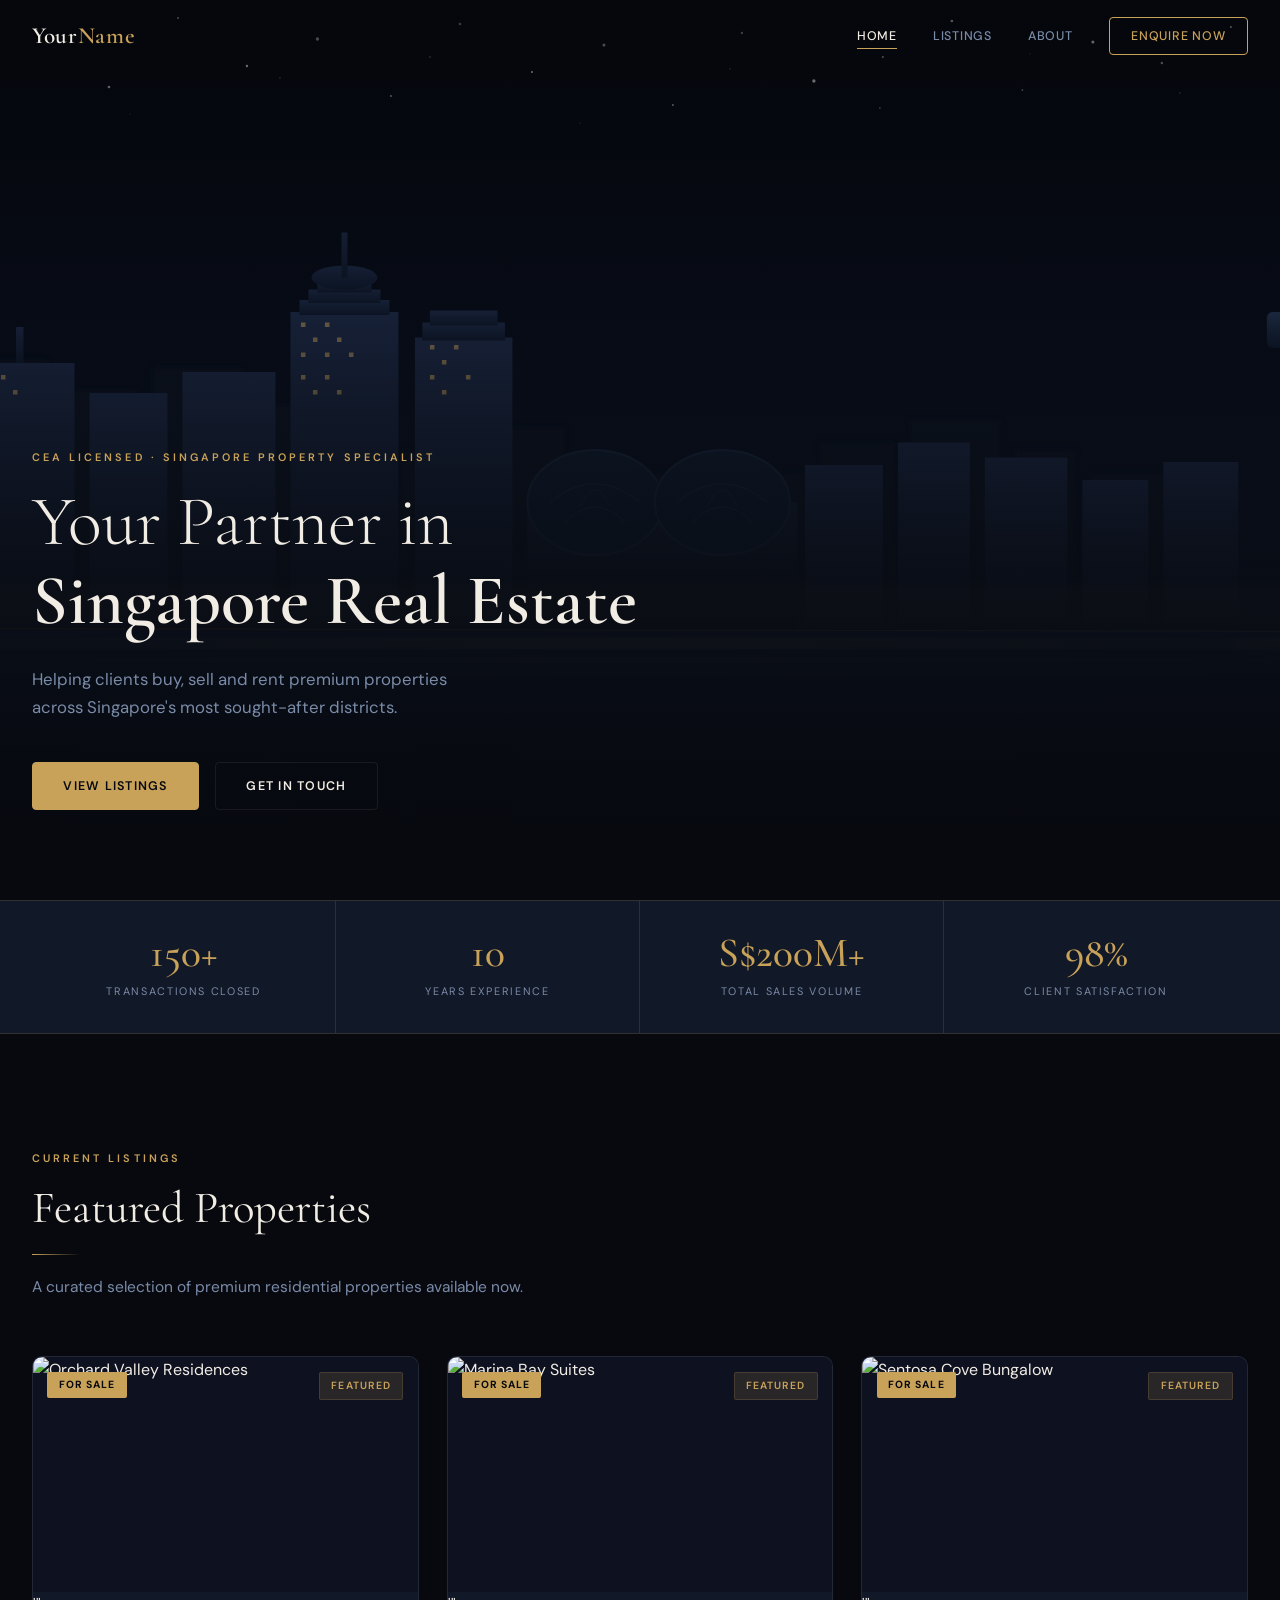
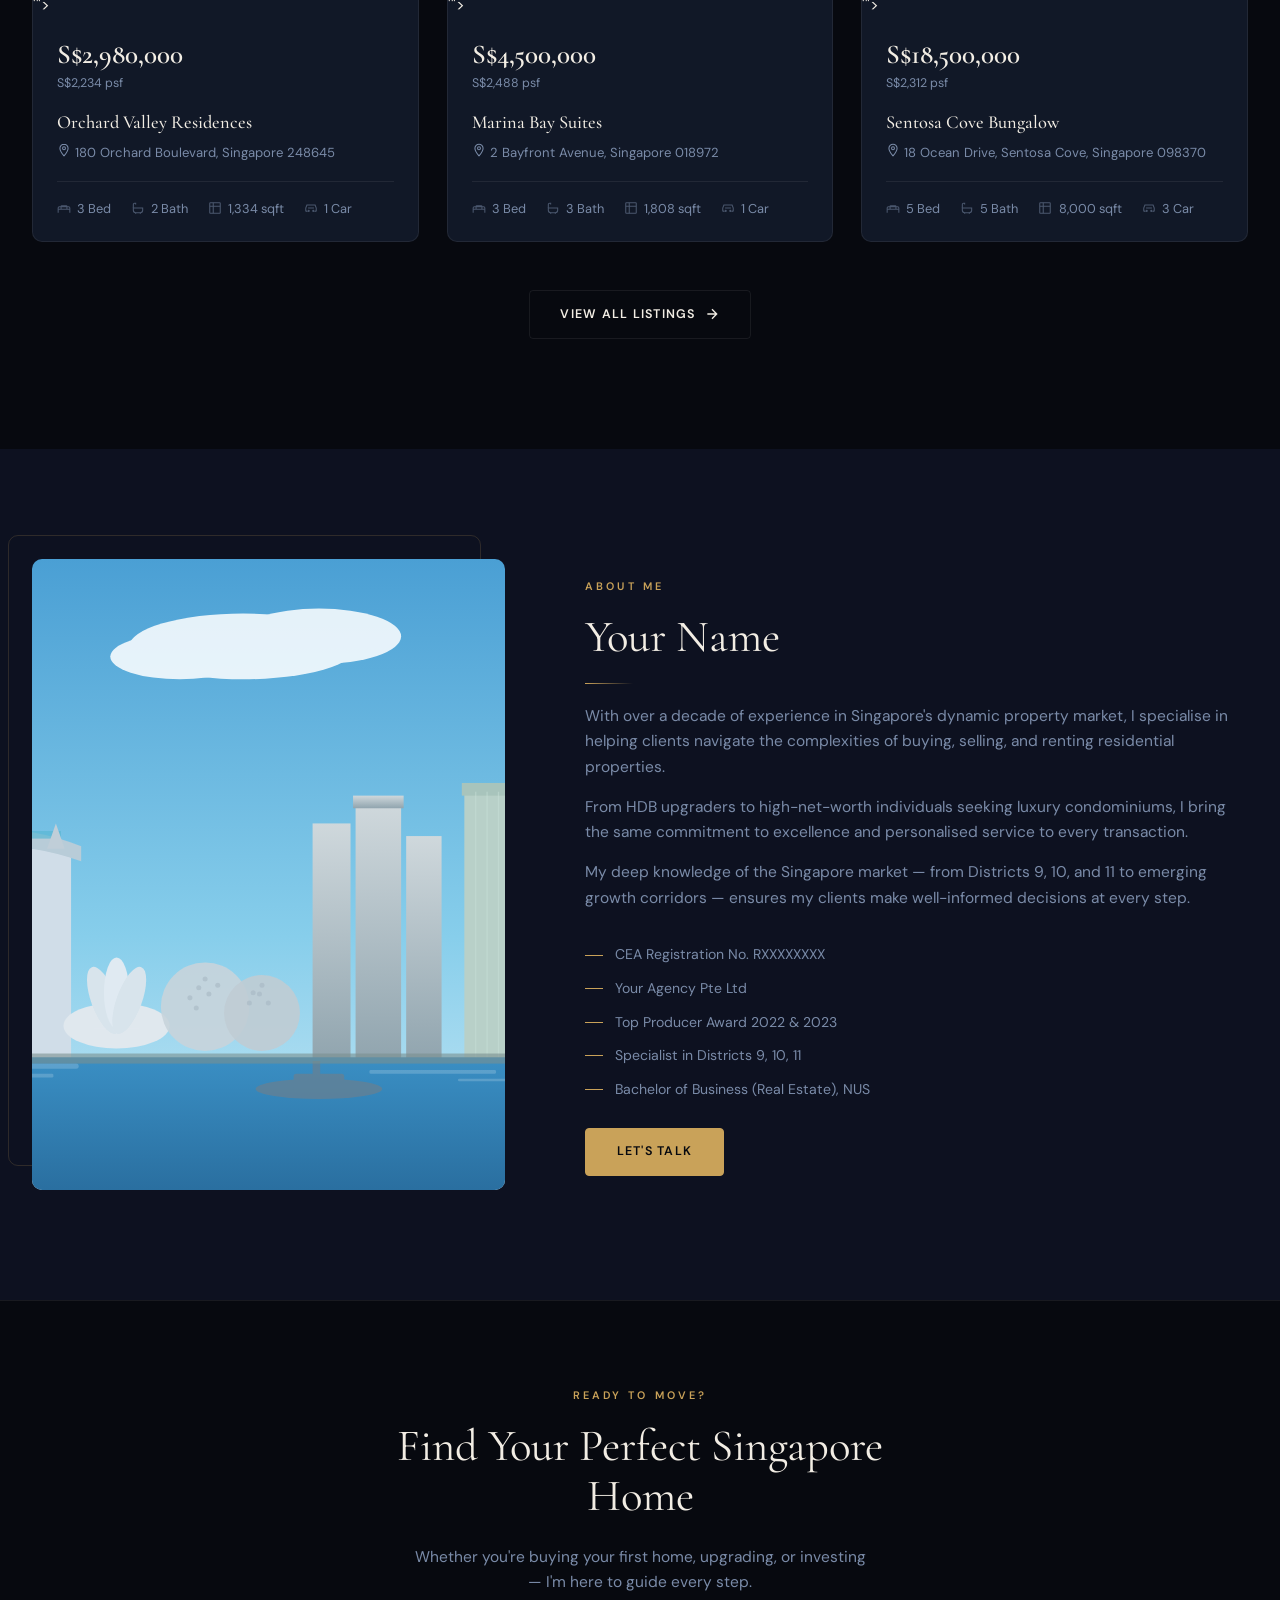
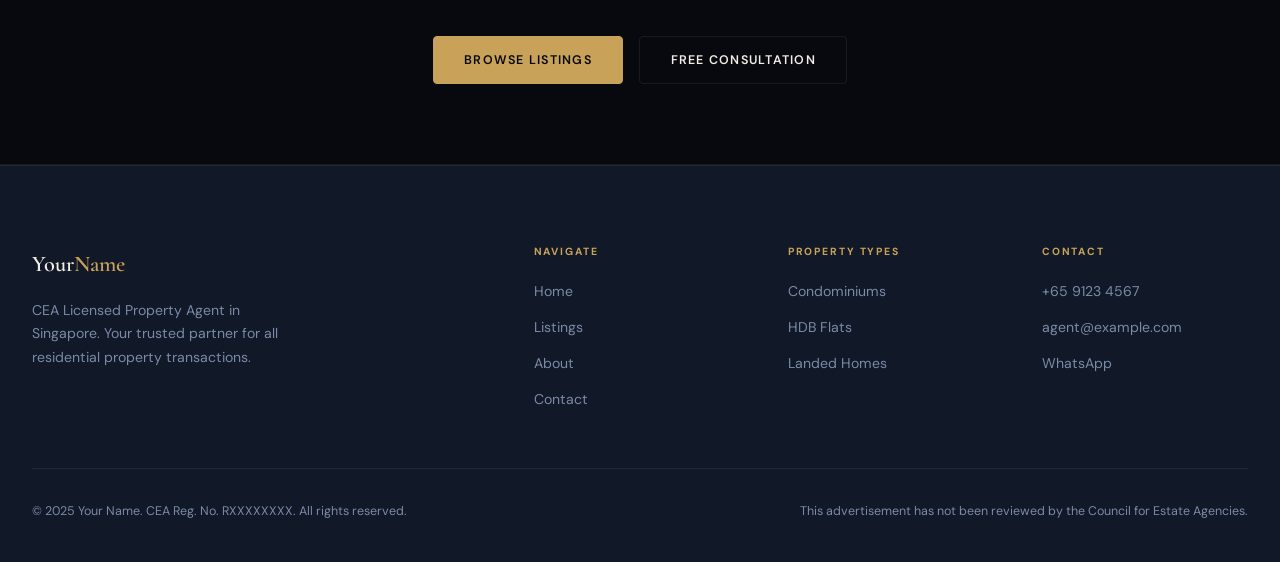
==== index.html @ 2ea71eb6 "Initial commit Co-Authored-By: Claude Sonnet 4.6 <noreply@anthropic.com>" ====
<!DOCTYPE html>
<html lang="en">
<head>
  <meta charset="UTF-8">
  <meta name="viewport" content="width=device-width, initial-scale=1.0">
  <title>Your Name — Singapore Property Agent</title>
  <meta name="description" content="Premium Singapore real estate. Buy, sell, or rent with Your Name — CEA-licensed property agent specialising in luxury residential properties.">
  <link rel="preconnect" href="https://fonts.googleapis.com">
  <link rel="preconnect" href="https://fonts.gstatic.com" crossorigin>
  <link href="https://fonts.googleapis.com/css2?family=Cormorant+Garamond:ital,wght@0,300;0,400;0,500;0,600;0,700;1,300;1,400&family=DM+Sans:opsz,wght@9..40,300;9..40,400;9..40,500;9..40,600&display=swap" rel="stylesheet">
  <link rel="stylesheet" href="assets/css/main.css">
</head>
<body data-page="home">

  <!-- ═══════════════ NAV ═══════════════ -->
  <nav class="nav" id="mainNav">
    <div class="nav-inner">
      <a href="index.html" class="nav-logo">Your<em>Name</em></a>
      <div class="nav-links">
        <a href="index.html">Home</a>
        <a href="listings.html">Listings</a>
        <a href="#about">About</a>
        <a href="contact.html" class="nav-cta">Enquire Now</a>
      </div>
      <div class="nav-hamburger" id="hamburger"><span></span><span></span><span></span></div>
    </div>
  </nav>
  <div class="nav-mobile" id="mobileNav">
    <a href="index.html">Home</a>
    <a href="listings.html">Listings</a>
    <a href="#about">About</a>
    <a href="contact.html">Enquire Now</a>
  </div>

  <!-- ═══════════════ HERO ═══════════════ -->
  <section class="hero">
    <div class="hero-skyline">
      <!-- Singapore skyline SVG — swap for a real photo if desired -->
      <img src="images/skyline/skyline-night.svg" alt="Singapore Skyline">
    </div>
    <div class="hero-overlay"></div>

    <!--
      AGENT PHOTO: Place your PNG/JPG in images/agent/photo.png
      The image fades into the skyline via CSS masking.
      Works best with a transparent-background PNG, or a photo taken
      against a plain/dark background.
    -->
    <div class="hero-agent" id="heroAgent">
      <img src="images/agent/photo.png" alt="Agent"
           onerror="this.parentElement.style.display='none'">
    </div>

    <div class="hero-content container">
      <span class="eyebrow">CEA Licensed · Singapore Property Specialist</span>
      <h1>Your Partner in<br><strong>Singapore Real Estate</strong></h1>
      <p>Helping clients buy, sell and rent premium properties across Singapore's most sought-after districts.</p>
      <div class="hero-actions">
        <a href="listings.html" class="btn btn-primary">View Listings</a>
        <a href="contact.html" class="btn btn-outline">Get In Touch</a>
      </div>
    </div>
  </section>

  <!-- ═══════════════ STATS ═══════════════ -->
  <div class="stats-bar">
    <div class="stats-inner">
      <div class="stat-item">
        <span class="stat-number">150+</span>
        <span class="stat-label">Transactions Closed</span>
      </div>
      <div class="stat-item">
        <span class="stat-number">10</span>
        <span class="stat-label">Years Experience</span>
      </div>
      <div class="stat-item">
        <span class="stat-number">S$200M+</span>
        <span class="stat-label">Total Sales Volume</span>
      </div>
      <div class="stat-item">
        <span class="stat-number">98%</span>
        <span class="stat-label">Client Satisfaction</span>
      </div>
    </div>
  </div>

  <!-- ═══════════════ FEATURED LISTINGS ═══════════════ -->
  <section class="section">
    <div class="container">
      <div class="section-head reveal">
        <span class="eyebrow">Current Listings</span>
        <h2>Featured Properties</h2>
        <div class="divider-line"></div>
        <p>A curated selection of premium residential properties available now.</p>
      </div>

      <!-- Cards injected by app.js -->
      <div id="featuredListings" class="listings-grid">
        <!-- Skeleton placeholders shown while loading -->
      </div>

      <div style="text-align:center; margin-top:3rem;" class="reveal">
        <a href="listings.html" class="btn btn-outline">
          View All Listings
          <svg width="16" height="16" viewBox="0 0 24 24" fill="none" stroke="currentColor" stroke-width="2"><path d="M5 12h14M12 5l7 7-7 7"/></svg>
        </a>
      </div>
    </div>
  </section>

  <!-- ═══════════════ ABOUT ═══════════════ -->
  <section class="section" id="about" style="background:var(--bg-2)">
    <div class="container">
      <div class="about-grid">

        <div class="about-img-wrap reveal">
          <div class="about-img-frame"></div>
          <!--
            AGENT PORTRAIT: place your headshot in images/agent/photo.png
            Recommended: portrait orientation, professional attire, plain background
          -->
          <img class="about-img" src="images/agent/photo.png" alt="Your Name"
               onerror="this.src='images/skyline/skyline-day.svg';this.style.objectPosition='center';">
        </div>

        <div class="about-content reveal reveal-delay-2">
          <span class="eyebrow">About Me</span>
          <h2>Your Name</h2>
          <div class="divider-line"></div>
          <p>With over a decade of experience in Singapore's dynamic property market, I specialise in helping clients navigate the complexities of buying, selling, and renting residential properties.</p>
          <p style="margin-top:0.9rem;">From HDB upgraders to high-net-worth individuals seeking luxury condominiums, I bring the same commitment to excellence and personalised service to every transaction.</p>
          <p style="margin-top:0.9rem;">My deep knowledge of the Singapore market — from Districts 9, 10, and 11 to emerging growth corridors — ensures my clients make well-informed decisions at every step.</p>
          <div class="credentials">
            <div class="cred">CEA Registration No. RXXXXXXXX</div>
            <div class="cred">Your Agency Pte Ltd</div>
            <div class="cred">Top Producer Award 2022 &amp; 2023</div>
            <div class="cred">Specialist in Districts 9, 10, 11</div>
            <div class="cred">Bachelor of Business (Real Estate), NUS</div>
          </div>
          <br>
          <a href="contact.html" class="btn btn-primary">Let's Talk</a>
        </div>

      </div>
    </div>
  </section>

  <!-- ═══════════════ CTA STRIP ═══════════════ -->
  <section style="padding:80px 0; background:var(--bg); border-top:1px solid var(--border-dim); border-bottom:1px solid var(--border-dim);">
    <div class="container" style="text-align:center">
      <p class="eyebrow reveal">Ready to Move?</p>
      <h2 class="reveal" style="max-width:580px;margin:0 auto 1.5rem">Find Your Perfect Singapore Home</h2>
      <p class="reveal" style="max-width:460px;margin:0 auto 2.5rem">Whether you're buying your first home, upgrading, or investing — I'm here to guide every step.</p>
      <div class="reveal" style="display:flex;gap:1rem;justify-content:center;flex-wrap:wrap">
        <a href="listings.html" class="btn btn-primary">Browse Listings</a>
        <a href="contact.html" class="btn btn-outline">Free Consultation</a>
      </div>
    </div>
  </section>

  <!-- ═══════════════ FOOTER ═══════════════ -->
  <footer class="footer">
    <div class="container">
      <div class="footer-grid">
        <div class="footer-brand">
          <div class="footer-logo">Your<em>Name</em></div>
          <p>CEA Licensed Property Agent in Singapore. Your trusted partner for all residential property transactions.</p>
        </div>
        <div class="footer-col">
          <h5>Navigate</h5>
          <ul class="footer-links">
            <li><a href="index.html">Home</a></li>
            <li><a href="listings.html">Listings</a></li>
            <li><a href="#about">About</a></li>
            <li><a href="contact.html">Contact</a></li>
          </ul>
        </div>
        <div class="footer-col">
          <h5>Property Types</h5>
          <ul class="footer-links">
            <li><a href="listings.html?type=condo">Condominiums</a></li>
            <li><a href="listings.html?type=hdb">HDB Flats</a></li>
            <li><a href="listings.html?type=landed">Landed Homes</a></li>
          </ul>
        </div>
        <div class="footer-col">
          <h5>Contact</h5>
          <ul class="footer-links">
            <li><a href="tel:+6591234567">+65 9123 4567</a></li>
            <li><a href="mailto:agent@example.com">agent@example.com</a></li>
            <li><a href="https://wa.me/6591234567" target="_blank">WhatsApp</a></li>
          </ul>
        </div>
      </div>
      <div class="footer-bottom">
        <p>© 2025 Your Name. CEA Reg. No. RXXXXXXXX. All rights reserved.</p>
        <p>This advertisement has not been reviewed by the Council for Estate Agencies.</p>
      </div>
    </div>
  </footer>

  <script src="assets/js/app.js"></script>
</body>
</html>
---- assets/css/main.css ----
@import url('https://fonts.googleapis.com/css2?family=Cormorant+Garamond:ital,wght@0,300;0,400;0,500;0,600;0,700;1,300;1,400;1,600&family=DM+Sans:ital,opsz,wght@0,9..40,300;0,9..40,400;0,9..40,500;0,9..40,600;1,9..40,300&display=swap');

/* =========================================
   CSS CUSTOM PROPERTIES
   ========================================= */
:root {
  --bg:          #07090f;
  --bg-2:        #0d1120;
  --bg-card:     #111827;
  --bg-card-2:   #161f30;
  --gold:        #c9a259;
  --gold-light:  #e2c07e;
  --gold-dark:   #9e7c3a;
  --gold-glow:   rgba(201,162,89,0.15);
  --text:        #f2ede4;
  --text-muted:  #7a8ba8;
  --border:      rgba(201,162,89,0.18);
  --border-dim:  rgba(255,255,255,0.07);
  --nav-h:       72px;
  --max-w:       1300px;
  --ease:        cubic-bezier(0.4,0,0.2,1);
  --r-sm:        4px;
  --r-md:        10px;
  --r-lg:        18px;
}

/* =========================================
   RESET & BASE
   ========================================= */
*, *::before, *::after { box-sizing: border-box; margin: 0; padding: 0; }
html { scroll-behavior: smooth; font-size: 16px; }
body {
  background: var(--bg);
  color: var(--text);
  font-family: 'DM Sans', system-ui, sans-serif;
  line-height: 1.65;
  -webkit-font-smoothing: antialiased;
  overflow-x: hidden;
}
img { max-width: 100%; display: block; }
a { color: inherit; text-decoration: none; }
button { cursor: pointer; border: none; background: none; font-family: inherit; color: inherit; }
input, textarea, select { font-family: inherit; }

/* =========================================
   UTILITY
   ========================================= */
.container { max-width: var(--max-w); margin: 0 auto; padding: 0 2rem; }
.section    { padding: 110px 0; }
.section-sm { padding: 64px 0; }

.eyebrow {
  display: inline-block;
  font-size: 0.68rem;
  font-weight: 600;
  letter-spacing: 0.28em;
  text-transform: uppercase;
  color: var(--gold);
  margin-bottom: 1rem;
}
.divider-line {
  width: 48px; height: 1px;
  background: linear-gradient(90deg, var(--gold), transparent);
  margin: 1.25rem 0;
}
.divider-line.centered { margin: 1.25rem auto; }

h1,h2,h3,h4,h5 { font-family: 'Cormorant Garamond', Georgia, serif; line-height: 1.12; }
h1 { font-size: clamp(2.6rem, 5.5vw, 5rem); font-weight: 400; }
h2 { font-size: clamp(2rem, 3.5vw, 3.2rem); font-weight: 400; }
h3 { font-size: clamp(1.5rem, 2.5vw, 2rem); font-weight: 400; }
h4 { font-size: 1.25rem; font-weight: 500; }
p  { font-size: 0.97rem; color: var(--text-muted); }

.text-gold   { color: var(--gold); }
.text-muted  { color: var(--text-muted); }
.text-center { text-align: center; }

/* =========================================
   BUTTONS
   ========================================= */
.btn {
  display: inline-flex; align-items: center; gap: 0.5rem;
  padding: 0.8rem 1.9rem;
  font-family: 'DM Sans', sans-serif;
  font-size: 0.78rem;
  font-weight: 600;
  letter-spacing: 0.1em;
  text-transform: uppercase;
  border-radius: var(--r-sm);
  transition: all 0.3s var(--ease);
  cursor: pointer;
  white-space: nowrap;
}
.btn-primary {
  background: var(--gold);
  color: var(--bg);
  border: 1px solid var(--gold);
}
.btn-primary:hover {
  background: var(--gold-light);
  border-color: var(--gold-light);
  box-shadow: 0 0 24px rgba(201,162,89,0.3);
  transform: translateY(-1px);
}
.btn-outline {
  background: transparent;
  color: var(--text);
  border: 1px solid var(--border-dim);
}
.btn-outline:hover {
  border-color: rgba(255,255,255,0.4);
  transform: translateY(-1px);
}
.btn-ghost {
  background: transparent;
  color: var(--gold);
  border: 1px solid var(--border);
  padding: 0.6rem 1.4rem;
  font-size: 0.72rem;
}
.btn-ghost:hover {
  background: var(--gold-glow);
}

/* =========================================
   NAVIGATION
   ========================================= */
.nav {
  position: fixed; top: 0; left: 0; right: 0;
  height: var(--nav-h);
  z-index: 200;
  transition: all 0.4s var(--ease);
  display: flex; align-items: center;
}
.nav.scrolled {
  background: rgba(7,9,15,0.88);
  backdrop-filter: blur(24px);
  -webkit-backdrop-filter: blur(24px);
  border-bottom: 1px solid var(--border);
}
.nav-inner {
  max-width: var(--max-w); margin: 0 auto; padding: 0 2rem;
  width: 100%;
  display: flex; align-items: center; justify-content: space-between;
  gap: 2rem;
}
.nav-logo {
  font-family: 'Cormorant Garamond', serif;
  font-size: 1.45rem;
  font-weight: 600;
  letter-spacing: 0.03em;
  white-space: nowrap;
  flex-shrink: 0;
}
.nav-logo em { color: var(--gold); font-style: normal; }
.nav-links { display: flex; align-items: center; gap: 2.25rem; }
.nav-links a {
  font-size: 0.78rem;
  font-weight: 500;
  letter-spacing: 0.06em;
  text-transform: uppercase;
  color: var(--text-muted);
  transition: color 0.25s;
  position: relative;
}
.nav-links a::after {
  content: '';
  position: absolute; bottom: -3px; left: 0; right: 0;
  height: 1px;
  background: var(--gold);
  transform: scaleX(0);
  transition: transform 0.25s;
}
.nav-links a:hover, .nav-links a.active { color: var(--text); }
.nav-links a:hover::after, .nav-links a.active::after { transform: scaleX(1); }
.nav-cta {
  padding: 0.5rem 1.35rem;
  border: 1px solid var(--gold) !important;
  color: var(--gold) !important;
  border-radius: var(--r-sm);
}
.nav-cta:hover {
  background: var(--gold) !important;
  color: var(--bg) !important;
}
.nav-cta::after { display: none !important; }
.nav-hamburger { display: none; flex-direction: column; gap: 5px; }
.nav-hamburger span { width: 22px; height: 1.5px; background: var(--text); display: block; transition: all 0.3s; }
.nav-mobile {
  display: none;
  position: fixed; top: var(--nav-h); left: 0; right: 0;
  background: rgba(7,9,15,0.97);
  backdrop-filter: blur(24px);
  border-bottom: 1px solid var(--border);
  padding: 2rem;
  z-index: 199;
  flex-direction: column;
  gap: 1.25rem;
}
.nav-mobile.open { display: flex; }
.nav-mobile a { font-size: 1rem; color: var(--text-muted); }

/* =========================================
   HERO
   ========================================= */
.hero {
  position: relative;
  min-height: 100vh;
  display: flex;
  align-items: flex-end;
  overflow: hidden;
}
.hero-skyline {
  position: absolute; inset: 0;
  z-index: 0;
}
.hero-skyline img, .hero-skyline svg {
  width: 100%; height: 100%;
  object-fit: cover;
  object-position: center bottom;
}
.hero-overlay {
  position: absolute; inset: 0; z-index: 1;
  background:
    linear-gradient(to top, var(--bg) 0%, rgba(7,9,15,0.75) 35%, rgba(7,9,15,0.2) 65%, rgba(7,9,15,0.5) 100%);
}
.hero-agent {
  position: absolute;
  right: 5%; bottom: 0;
  height: 88%;
  z-index: 2;
  mask-image:
    linear-gradient(to left, black 55%, transparent 95%),
    linear-gradient(to top, black 85%, transparent 100%);
  -webkit-mask-image:
    linear-gradient(to left, black 55%, transparent 95%),
    linear-gradient(to top, black 85%, transparent 100%);
  mask-composite: intersect;
  -webkit-mask-composite: source-in;
  pointer-events: none;
}
.hero-agent img { height: 100%; width: auto; object-fit: cover; }
.hero-content {
  position: relative; z-index: 3;
  padding: 0 2rem 90px;
  max-width: var(--max-w); margin: 0 auto; width: 100%;
}
.hero-content h1 {
  max-width: 640px;
  margin-bottom: 1.5rem;
  font-weight: 300;
}
.hero-content h1 strong { font-weight: 600; }
.hero-content > p { max-width: 420px; font-size: 1.05rem; margin-bottom: 2.5rem; line-height: 1.7; }
.hero-actions { display: flex; gap: 1rem; flex-wrap: wrap; }

/* =========================================
   STATS BAR
   ========================================= */
.stats-bar {
  background: var(--bg-card);
  border-top: 1px solid var(--border);
  border-bottom: 1px solid var(--border);
}
.stats-inner {
  display: grid;
  grid-template-columns: repeat(4, 1fr);
  max-width: var(--max-w); margin: 0 auto; padding: 0 2rem;
}
.stat-item {
  padding: 2rem 1rem;
  text-align: center;
  border-right: 1px solid var(--border);
}
.stat-item:last-child { border-right: none; }
.stat-number {
  font-family: 'Cormorant Garamond', serif;
  font-size: 2.6rem;
  font-weight: 500;
  color: var(--gold);
  line-height: 1;
  display: block;
}
.stat-label {
  display: block;
  font-size: 0.68rem;
  letter-spacing: 0.15em;
  text-transform: uppercase;
  color: var(--text-muted);
  margin-top: 0.5rem;
}

/* =========================================
   SECTION HEADERS
   ========================================= */
.section-head { margin-bottom: 3.5rem; }
.section-head h2 { margin-bottom: 0.5rem; }
.section-head > p { max-width: 520px; margin-top: 0.75rem; }
.section-head.centered { text-align: center; }
.section-head.centered > p { margin: 0.75rem auto 0; }

/* =========================================
   LISTING CARDS
   ========================================= */
.listings-grid {
  display: grid;
  grid-template-columns: repeat(auto-fill, minmax(355px, 1fr));
  gap: 1.75rem;
}
.listing-card {
  display: block;
  background: var(--bg-card);
  border: 1px solid var(--border-dim);
  border-radius: var(--r-md);
  overflow: hidden;
  transition: all 0.35s var(--ease);
  position: relative;
}
.listing-card:hover {
  border-color: var(--border);
  transform: translateY(-5px);
  box-shadow: 0 12px 50px rgba(0,0,0,0.45), 0 0 0 1px var(--border);
}
.listing-card-img {
  position: relative;
  height: 235px;
  overflow: hidden;
  background: var(--bg-2);
}
.listing-card-img img {
  width: 100%; height: 100%;
  object-fit: cover;
  transition: transform 0.55s var(--ease);
}
.listing-card:hover .listing-card-img img { transform: scale(1.07); }
.card-img-placeholder {
  width: 100%; height: 100%;
  background: linear-gradient(135deg, var(--bg-2) 0%, var(--bg-card-2) 100%);
  display: flex; align-items: center; justify-content: center;
}
.card-img-placeholder svg { opacity: 0.15; }

.badge {
  position: absolute; top: 0.9rem; left: 0.9rem;
  padding: 0.28rem 0.72rem;
  font-size: 0.65rem; font-weight: 700;
  letter-spacing: 0.1em; text-transform: uppercase;
  border-radius: 2px; pointer-events: none;
}
.badge-sale   { background: var(--gold); color: var(--bg); }
.badge-rent   { background: #4aaeff; color: #fff; }
.badge-sold   { background: rgba(255,255,255,0.1); color: var(--text-muted); border: 1px solid var(--border-dim); }
.badge-featured {
  position: absolute; top: 0.9rem; right: 0.9rem;
  padding: 0.28rem 0.72rem;
  font-size: 0.65rem; font-weight: 600; letter-spacing: 0.1em; text-transform: uppercase;
  background: rgba(201,162,89,0.15);
  border: 1px solid var(--border);
  color: var(--gold); border-radius: 2px;
}
.listing-card-body { padding: 1.4rem 1.5rem; }
.card-price {
  font-family: 'Cormorant Garamond', serif;
  font-size: 1.7rem; font-weight: 600;
  color: var(--text); line-height: 1;
  margin-bottom: 0.3rem;
}
.card-psf { font-size: 0.78rem; color: var(--text-muted); margin-bottom: 0.85rem; }
.card-title {
  font-family: 'Cormorant Garamond', serif;
  font-size: 1.15rem; font-weight: 500;
  color: var(--text); margin-bottom: 0.25rem;
}
.card-address { font-size: 0.82rem; color: var(--text-muted); margin-bottom: 1.1rem; }
.card-specs {
  display: flex; gap: 1.25rem; flex-wrap: wrap;
  padding-top: 1rem;
  border-top: 1px solid var(--border-dim);
}
.spec { display: flex; align-items: center; gap: 0.38rem; font-size: 0.8rem; color: var(--text-muted); }
.spec svg { flex-shrink: 0; opacity: 0.55; }

/* =========================================
   PHOTO GALLERY (Listing Detail)
   ========================================= */
.photo-gallery {
  display: grid;
  grid-template-columns: 3fr 2fr;
  grid-template-rows: 1fr 1fr;
  gap: 4px;
  height: 520px;
  border-radius: var(--r-md);
  overflow: hidden;
}
.gallery-main { grid-row: 1 / 3; }
.gallery-item {
  overflow: hidden;
  background: var(--bg-2);
  cursor: pointer;
  position: relative;
}
.gallery-item img {
  width: 100%; height: 100%;
  object-fit: cover;
  transition: transform 0.5s var(--ease);
}
.gallery-item:hover img { transform: scale(1.06); }
.gallery-item .placeholder {
  width: 100%; height: 100%;
  background: linear-gradient(135deg, var(--bg-2), var(--bg-card-2));
  display: flex; align-items: center; justify-content: center;
}
.gallery-more-overlay {
  position: absolute; inset: 0;
  background: rgba(7,9,15,0.65);
  display: flex; align-items: center; justify-content: center;
  font-family: 'Cormorant Garamond', serif;
  font-size: 1.6rem; font-weight: 500;
  color: var(--text);
  pointer-events: none;
}
.gallery-all-btn {
  display: none;
  align-items: center; gap: 0.5rem;
  margin-top: 0.75rem;
}

/* =========================================
   LISTING DETAIL LAYOUT
   ========================================= */
.listing-layout {
  display: grid;
  grid-template-columns: 1fr 360px;
  gap: 3rem;
  align-items: start;
  margin-top: 3rem;
}
.detail-block {
  padding-bottom: 2.75rem;
  margin-bottom: 2.75rem;
  border-bottom: 1px solid var(--border-dim);
}
.detail-block:last-child { border-bottom: none; margin-bottom: 0; padding-bottom: 0; }
.detail-block h3 { margin-bottom: 1.25rem; }

.specs-grid {
  display: grid;
  grid-template-columns: repeat(auto-fill, minmax(165px, 1fr));
  gap: 0.9rem;
}
.spec-block {
  background: var(--bg-2);
  border: 1px solid var(--border-dim);
  border-radius: var(--r-sm);
  padding: 1.1rem 1.2rem;
}
.spec-block-label {
  font-size: 0.65rem;
  font-weight: 600;
  letter-spacing: 0.14em;
  text-transform: uppercase;
  color: var(--text-muted);
  margin-bottom: 0.45rem;
}
.spec-block-value {
  font-family: 'Cormorant Garamond', serif;
  font-size: 1.3rem;
  font-weight: 500;
  color: var(--text);
}
.highlights-list { list-style: none; display: flex; flex-direction: column; gap: 0.6rem; margin-top: 0.5rem; }
.highlights-list li {
  display: flex; align-items: flex-start; gap: 0.75rem;
  font-size: 0.92rem; color: var(--text-muted);
}
.highlights-list li::before {
  content: '';
  width: 16px; height: 1px;
  background: var(--gold);
  flex-shrink: 0;
  margin-top: 0.65rem;
}
.pills { display: flex; flex-wrap: wrap; gap: 0.5rem; margin-top: 0.75rem; }
.pill {
  padding: 0.38rem 0.85rem;
  border: 1px solid var(--border-dim);
  border-radius: 100px;
  font-size: 0.78rem;
  color: var(--text-muted);
}

/* Sidebar Enquiry Card */
.sidebar { position: sticky; top: calc(var(--nav-h) + 1.5rem); }
.enquiry-card {
  background: var(--bg-card);
  border: 1px solid var(--border);
  border-radius: var(--r-md);
  padding: 1.75rem;
  margin-bottom: 1.25rem;
}
.agent-row {
  display: flex; align-items: center; gap: 1rem;
  padding-bottom: 1.5rem;
  margin-bottom: 1.5rem;
  border-bottom: 1px solid var(--border-dim);
}
.agent-avatar {
  width: 54px; height: 54px; border-radius: 50%;
  object-fit: cover; object-position: top;
  border: 2px solid var(--gold);
  background: var(--bg-2); flex-shrink: 0;
}
.agent-name { font-family: 'Cormorant Garamond', serif; font-size: 1.1rem; font-weight: 500; }
.agent-license { font-size: 0.75rem; color: var(--text-muted); }
.form-group { margin-bottom: 0.75rem; }
.form-label { display: block; font-size: 0.72rem; font-weight: 600; letter-spacing: 0.08em; text-transform: uppercase; color: var(--text-muted); margin-bottom: 0.4rem; }
.form-input {
  width: 100%;
  background: var(--bg-2);
  border: 1px solid var(--border-dim);
  border-radius: var(--r-sm);
  padding: 0.7rem 0.9rem;
  color: var(--text);
  font-size: 0.9rem;
  transition: border-color 0.25s;
  outline: none;
}
.form-input:focus { border-color: var(--gold); }
.form-input::placeholder { color: var(--text-muted); opacity: 0.6; }
textarea.form-input { min-height: 90px; resize: vertical; }

.info-card {
  background: var(--bg-card);
  border: 1px solid var(--border-dim);
  border-radius: var(--r-md);
  padding: 1.5rem;
}
.info-row {
  display: flex; align-items: center; gap: 0.75rem;
  padding: 0.6rem 0;
  border-bottom: 1px solid var(--border-dim);
  font-size: 0.86rem;
}
.info-row:last-child { border-bottom: none; }
.info-row-label { color: var(--text-muted); flex: 1; }
.info-row-value { font-weight: 500; text-align: right; }

/* =========================================
   VIDEO EMBED
   ========================================= */
.video-wrap {
  position: relative; padding-bottom: 56.25%; height: 0; overflow: hidden;
  border-radius: var(--r-md);
  background: var(--bg-2);
  border: 1px solid var(--border-dim);
}
.video-wrap iframe {
  position: absolute; top: 0; left: 0; width: 100%; height: 100%;
  border: none; border-radius: var(--r-md);
}

/* =========================================
   ABOUT SECTION
   ========================================= */
.about-grid {
  display: grid;
  grid-template-columns: 5fr 7fr;
  gap: 5rem;
  align-items: center;
}
.about-img-wrap {
  position: relative;
}
.about-img-frame {
  position: absolute;
  top: -1.5rem; left: -1.5rem; right: 1.5rem; bottom: 1.5rem;
  border: 1px solid var(--border);
  border-radius: var(--r-md);
  pointer-events: none;
}
.about-img {
  position: relative; z-index: 1;
  width: 100%;
  aspect-ratio: 3/4;
  object-fit: cover;
  object-position: top;
  border-radius: var(--r-md);
  background: var(--bg-2);
}
.credentials { margin-top: 2rem; display: flex; flex-direction: column; gap: 0.65rem; }
.cred {
  display: flex; align-items: center; gap: 0.75rem;
  font-size: 0.88rem; color: var(--text-muted);
}
.cred::before {
  content: '';
  width: 18px; height: 1px;
  background: var(--gold); flex-shrink: 0;
}

/* =========================================
   PAGE HEADER (inner pages)
   ========================================= */
.page-header {
  padding: calc(var(--nav-h) + 60px) 0 60px;
  background: var(--bg-2);
  border-bottom: 1px solid var(--border-dim);
  text-align: center;
}
.page-header .eyebrow { display: block; margin-bottom: 0.75rem; }
.page-header h1 { margin-bottom: 0.75rem; }

/* =========================================
   FILTER BAR
   ========================================= */
.filter-bar {
  display: flex; flex-wrap: wrap; gap: 0.4rem;
  margin-bottom: 2.5rem;
}
.filter-btn {
  padding: 0.45rem 1.15rem;
  border: 1px solid var(--border-dim);
  border-radius: 100px;
  font-size: 0.75rem; font-weight: 500;
  color: var(--text-muted);
  background: transparent;
  transition: all 0.25s;
  cursor: pointer;
}
.filter-btn:hover, .filter-btn.active {
  border-color: var(--gold);
  color: var(--gold);
  background: var(--gold-glow);
}

/* =========================================
   CONTACT PAGE
   ========================================= */
.contact-grid {
  display: grid;
  grid-template-columns: 1fr 1.1fr;
  gap: 5rem;
  align-items: start;
}
.contact-detail-row {
  display: flex; gap: 1.1rem; align-items: flex-start;
  margin-bottom: 1.75rem;
}
.contact-icon {
  width: 42px; height: 42px; flex-shrink: 0;
  border: 1px solid var(--border);
  border-radius: 50%;
  display: flex; align-items: center; justify-content: center;
  color: var(--gold);
}
.contact-form-wrap {
  background: var(--bg-card);
  border: 1px solid var(--border-dim);
  border-radius: var(--r-lg);
  padding: 2.5rem;
}
.form-row { display: grid; grid-template-columns: 1fr 1fr; gap: 0.75rem; }

/* =========================================
   FOOTER
   ========================================= */
.footer {
  background: var(--bg-card);
  border-top: 1px solid var(--border-dim);
  padding: 5rem 0 2.5rem;
}
.footer-grid {
  display: grid;
  grid-template-columns: 2.2fr 1fr 1fr 1fr;
  gap: 3rem;
  margin-bottom: 3.5rem;
}
.footer-logo {
  font-family: 'Cormorant Garamond', serif;
  font-size: 1.4rem; font-weight: 600;
  margin-bottom: 1rem;
}
.footer-logo em { color: var(--gold); font-style: normal; }
.footer-brand p { font-size: 0.88rem; max-width: 270px; }
.footer-col h5 {
  font-family: 'DM Sans', sans-serif;
  font-size: 0.65rem; font-weight: 700;
  letter-spacing: 0.18em; text-transform: uppercase;
  color: var(--gold);
  margin-bottom: 1.25rem;
}
.footer-links { list-style: none; display: flex; flex-direction: column; gap: 0.6rem; }
.footer-links a { font-size: 0.88rem; color: var(--text-muted); transition: color 0.22s; }
.footer-links a:hover { color: var(--text); }
.footer-bottom {
  border-top: 1px solid var(--border-dim);
  padding-top: 2rem;
  display: flex; justify-content: space-between; flex-wrap: wrap; gap: 0.75rem;
}
.footer-bottom p { font-size: 0.78rem; color: var(--text-muted); }

/* =========================================
   LIGHTBOX
   ========================================= */
.lightbox {
  position: fixed; inset: 0;
  background: rgba(3,5,10,0.97);
  z-index: 999;
  display: flex; align-items: center; justify-content: center;
  opacity: 0; pointer-events: none;
  transition: opacity 0.3s;
}
.lightbox.open { opacity: 1; pointer-events: all; }
.lightbox-img { max-width: 90vw; max-height: 88vh; object-fit: contain; border-radius: var(--r-sm); }
.lb-close {
  position: absolute; top: 1.5rem; right: 1.5rem;
  width: 42px; height: 42px;
  border: 1px solid rgba(255,255,255,0.2);
  border-radius: 50%;
  display: flex; align-items: center; justify-content: center;
  cursor: pointer; color: #fff; font-size: 1.2rem;
  transition: all 0.25s;
}
.lb-close:hover { border-color: #fff; background: rgba(255,255,255,0.1); }
.lb-nav {
  position: absolute; top: 50%; transform: translateY(-50%);
  width: 46px; height: 46px;
  border: 1px solid rgba(255,255,255,0.2);
  border-radius: 50%;
  display: flex; align-items: center; justify-content: center;
  cursor: pointer; color: #fff;
  transition: all 0.25s;
}
.lb-nav:hover { border-color: #fff; background: rgba(255,255,255,0.1); }
.lb-prev { left: 1.5rem; }
.lb-next { right: 1.5rem; }
.lb-counter {
  position: absolute; bottom: 1.5rem; left: 50%; transform: translateX(-50%);
  font-size: 0.78rem; color: rgba(255,255,255,0.5); letter-spacing: 0.1em;
}

/* =========================================
   SCROLL ANIMATIONS
   ========================================= */
.reveal {
  opacity: 0;
  transform: translateY(28px);
  transition: opacity 0.7s var(--ease), transform 0.7s var(--ease);
}
.reveal.in-view { opacity: 1; transform: translateY(0); }
.reveal-delay-1 { transition-delay: 0.1s; }
.reveal-delay-2 { transition-delay: 0.2s; }
.reveal-delay-3 { transition-delay: 0.3s; }

/* =========================================
   SKELETON LOADING
   ========================================= */
@keyframes shimmer {
  from { background-position: -400px 0; }
  to   { background-position:  400px 0; }
}
.skeleton-pulse {
  background: linear-gradient(90deg, var(--bg-card) 25%, var(--bg-card-2) 50%, var(--bg-card) 75%);
  background-size: 400px 100%;
  animation: shimmer 1.4s ease-in-out infinite;
}
.skel-card {
  background: var(--bg-card);
  border: 1px solid var(--border-dim);
  border-radius: var(--r-md);
  overflow: hidden;
}
.skel-img  { height: 235px; }
.skel-body { padding: 1.4rem 1.5rem; }
.skel-line {
  height: 0.9rem; border-radius: 3px; margin-bottom: 0.7rem;
}
.skel-line.w-full { width: 100%; }
.skel-line.w-70 { width: 70%; }
.skel-line.w-40 { width: 40%; }
.skel-line.h-lg { height: 1.5rem; margin-bottom: 0.5rem; }

/* =========================================
   EMPTY / ERROR STATES
   ========================================= */
.empty-state {
  text-align: center;
  padding: 5rem 2rem;
  grid-column: 1 / -1;
}
.empty-state svg { margin: 0 auto 1.5rem; opacity: 0.2; }
.empty-state h3 { font-family: 'Cormorant Garamond', serif; margin-bottom: 0.5rem; }
.notice-bar {
  background: rgba(201,162,89,0.08);
  border: 1px solid var(--border);
  border-radius: var(--r-sm);
  padding: 1rem 1.5rem;
  font-size: 0.88rem;
  color: var(--text-muted);
  margin-bottom: 2rem;
  display: flex; align-items: flex-start; gap: 0.75rem;
}
.notice-bar svg { flex-shrink: 0; color: var(--gold); margin-top: 1px; }

/* =========================================
   RESPONSIVE
   ========================================= */
@media (max-width: 1100px) {
  .listing-layout      { grid-template-columns: 1fr; }
  .sidebar             { position: static; }
  .about-grid          { grid-template-columns: 1fr; gap: 3rem; }
  .about-img-wrap      { max-width: 360px; margin: 0 auto; }
  .footer-grid         { grid-template-columns: 1fr 1fr; gap: 2rem; }
  .contact-grid        { grid-template-columns: 1fr; gap: 3rem; }
}
@media (max-width: 900px) {
  .photo-gallery {
    grid-template-columns: 1fr 1fr;
    grid-template-rows: auto;
    height: auto;
  }
  .gallery-main { grid-column: 1 / 3; height: 280px; grid-row: auto; }
  .gallery-item:not(.gallery-main) { height: 160px; }
}
@media (max-width: 768px) {
  .nav-links   { display: none; }
  .nav-hamburger { display: flex; }
  .hero-agent  { display: none; }
  .stats-inner { grid-template-columns: 1fr 1fr; }
  .stat-item   { border-right: none; border-bottom: 1px solid var(--border); }
  .stat-item:nth-child(odd) { border-right: 1px solid var(--border); }
  .stat-item:last-child, .stat-item:nth-last-child(2):nth-child(odd) { border-bottom: none; }
  .listings-grid { grid-template-columns: 1fr; }
  .footer-grid   { grid-template-columns: 1fr; }
  .form-row      { grid-template-columns: 1fr; }
}
@media (max-width: 480px) {
  .hero-content h1 { font-size: 2.2rem; }
  .section { padding: 72px 0; }
  .photo-gallery { display: block; }
  .gallery-main  { height: 240px; margin-bottom: 4px; }
  .gallery-item:not(.gallery-main) { height: 0; display: none; }
  .gallery-all-btn { display: flex; }
}
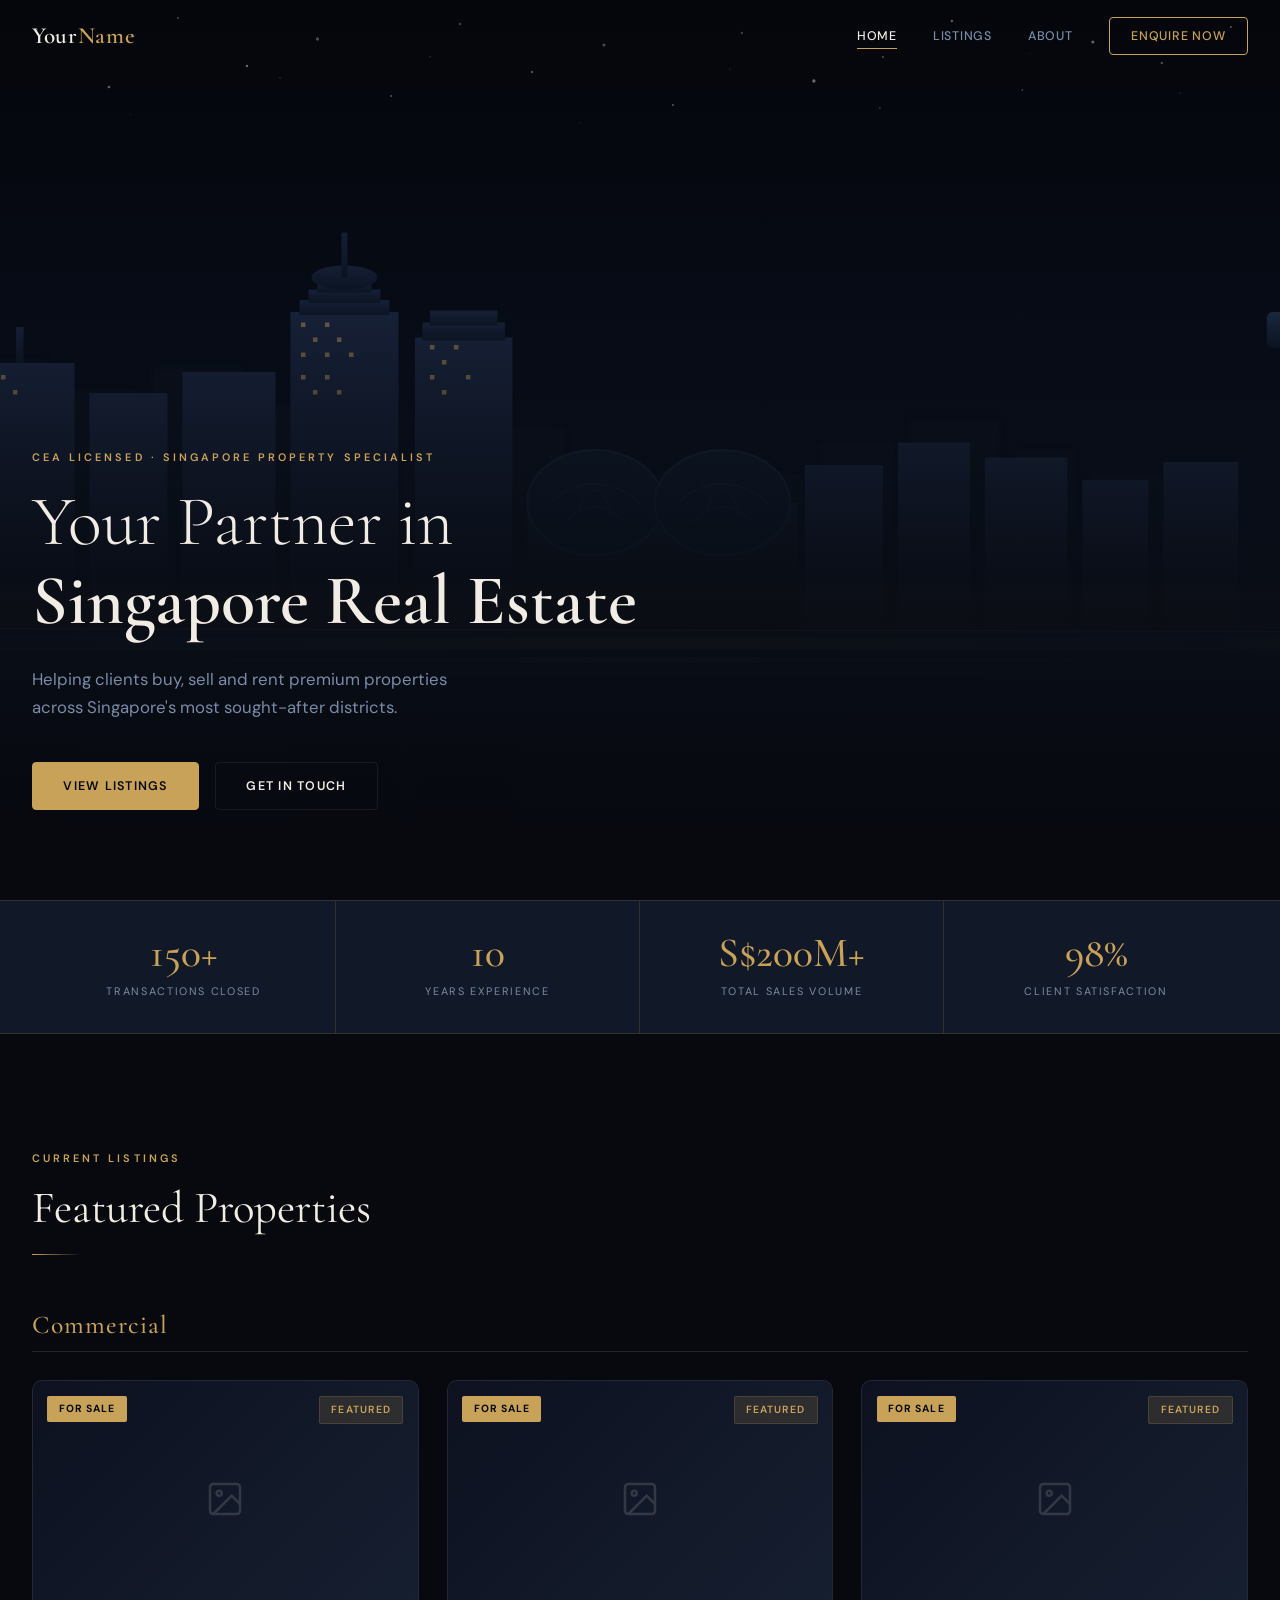
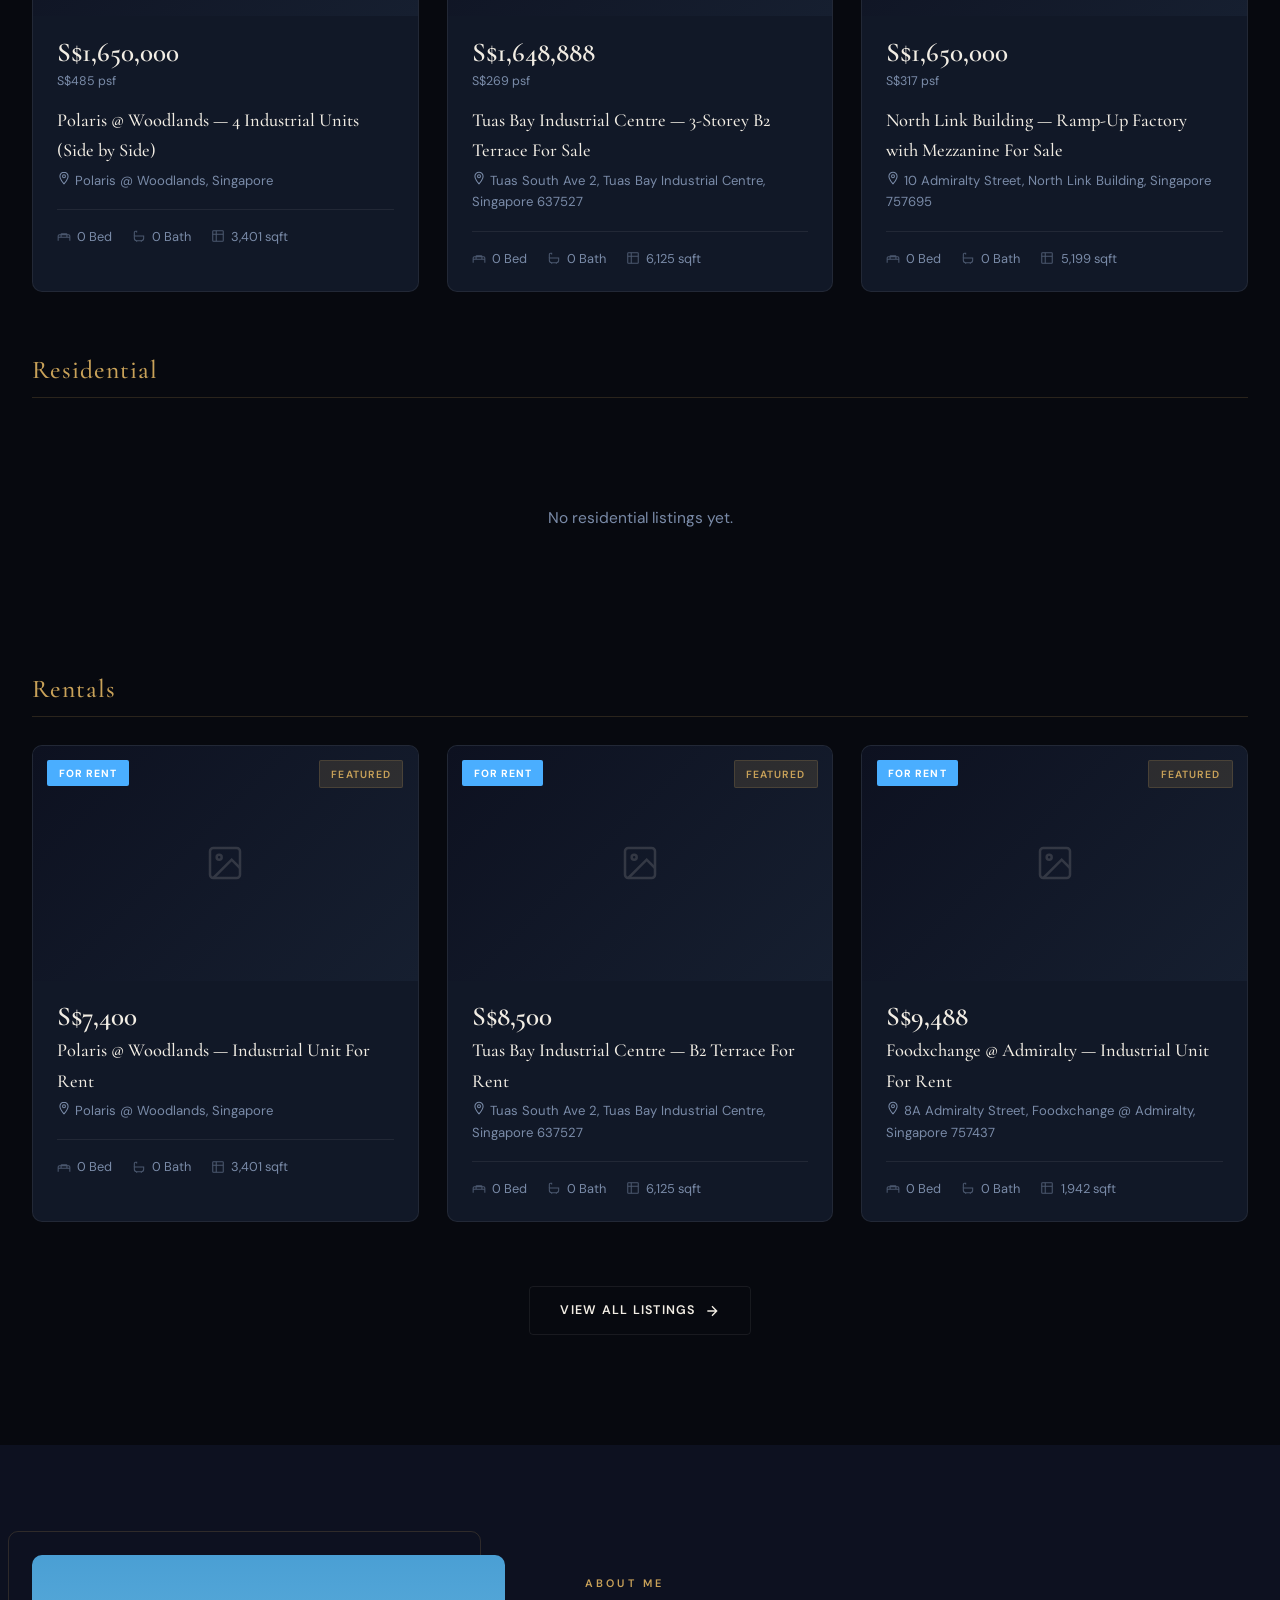
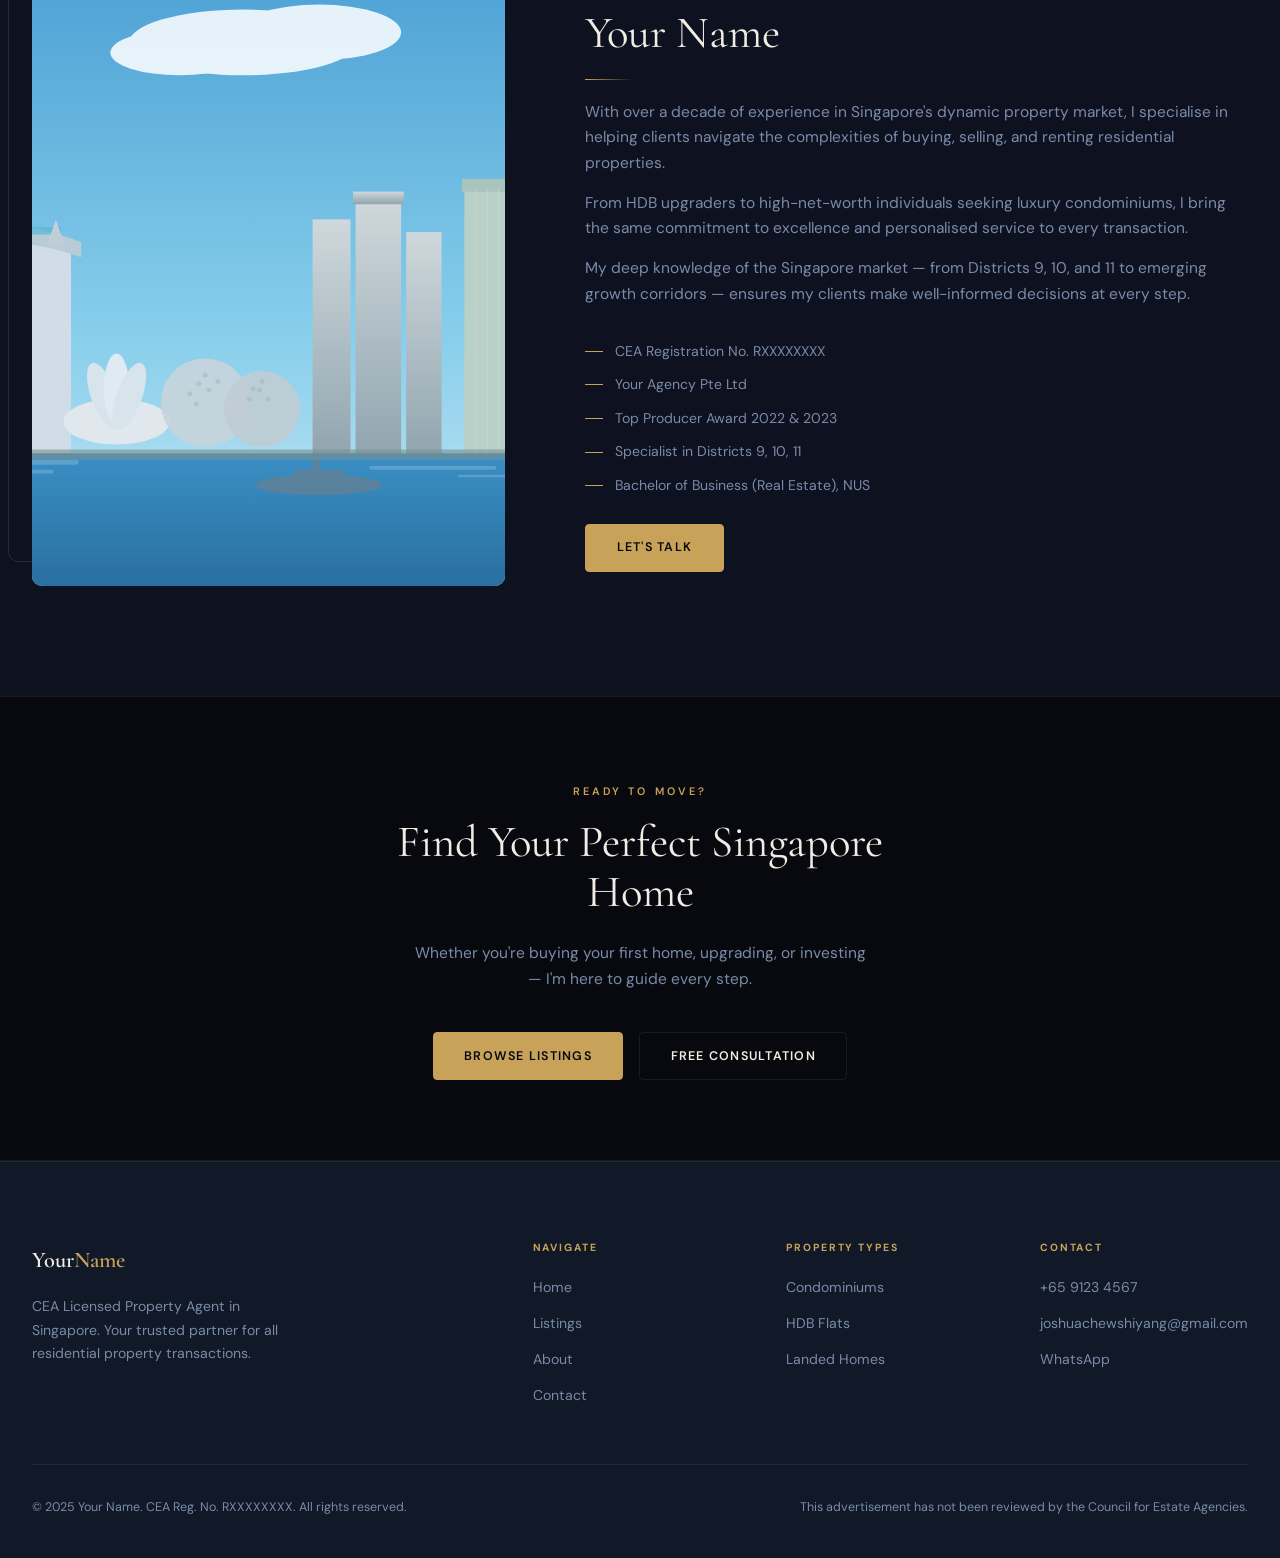
==== commit 26a85861: "Add 13 commercial listings, category sections, and real contact details - Add Commercial/Residential" ====
--- a/index.html
+++ b/index.html
@@ -91,12 +91,24 @@
         <span class="eyebrow">Current Listings</span>
         <h2>Featured Properties</h2>
         <div class="divider-line"></div>
-        <p>A curated selection of premium residential properties available now.</p>
-      </div>
-
-      <!-- Cards injected by app.js -->
-      <div id="featuredListings" class="listings-grid">
-        <!-- Skeleton placeholders shown while loading -->
+      </div>
+
+      <!-- Commercial -->
+      <div class="category-section">
+        <h3 class="category-heading reveal">Commercial</h3>
+        <div id="featuredCommercial" class="listings-grid"></div>
+      </div>
+
+      <!-- Residential -->
+      <div class="category-section">
+        <h3 class="category-heading reveal">Residential</h3>
+        <div id="featuredResidential" class="listings-grid"></div>
+      </div>
+
+      <!-- Rentals -->
+      <div class="category-section">
+        <h3 class="category-heading reveal">Rentals</h3>
+        <div id="featuredRentals" class="listings-grid"></div>
       </div>
 
       <div style="text-align:center; margin-top:3rem;" class="reveal">
@@ -187,7 +199,7 @@
           <h5>Contact</h5>
           <ul class="footer-links">
             <li><a href="tel:+6591234567">+65 9123 4567</a></li>
-            <li><a href="mailto:agent@example.com">agent@example.com</a></li>
+            <li><a href="mailto:joshuachewshiyang@gmail.com">joshuachewshiyang@gmail.com</a></li>
             <li><a href="https://wa.me/6591234567" target="_blank">WhatsApp</a></li>
           </ul>
         </div>
--- a/assets/css/main.css
+++ b/assets/css/main.css
@@ -300,6 +300,18 @@
 .section-head.centered { text-align: center; }
 .section-head.centered > p { margin: 0.75rem auto 0; }
 
+.category-section { margin-bottom: 4rem; }
+.category-heading {
+  font-family: 'Cormorant Garamond', serif;
+  font-size: 1.6rem;
+  font-weight: 500;
+  color: var(--gold);
+  letter-spacing: 0.04em;
+  padding-bottom: 0.75rem;
+  margin-bottom: 1.75rem;
+  border-bottom: 1px solid var(--border);
+}
+
 /* =========================================
    LISTING CARDS
    ========================================= */
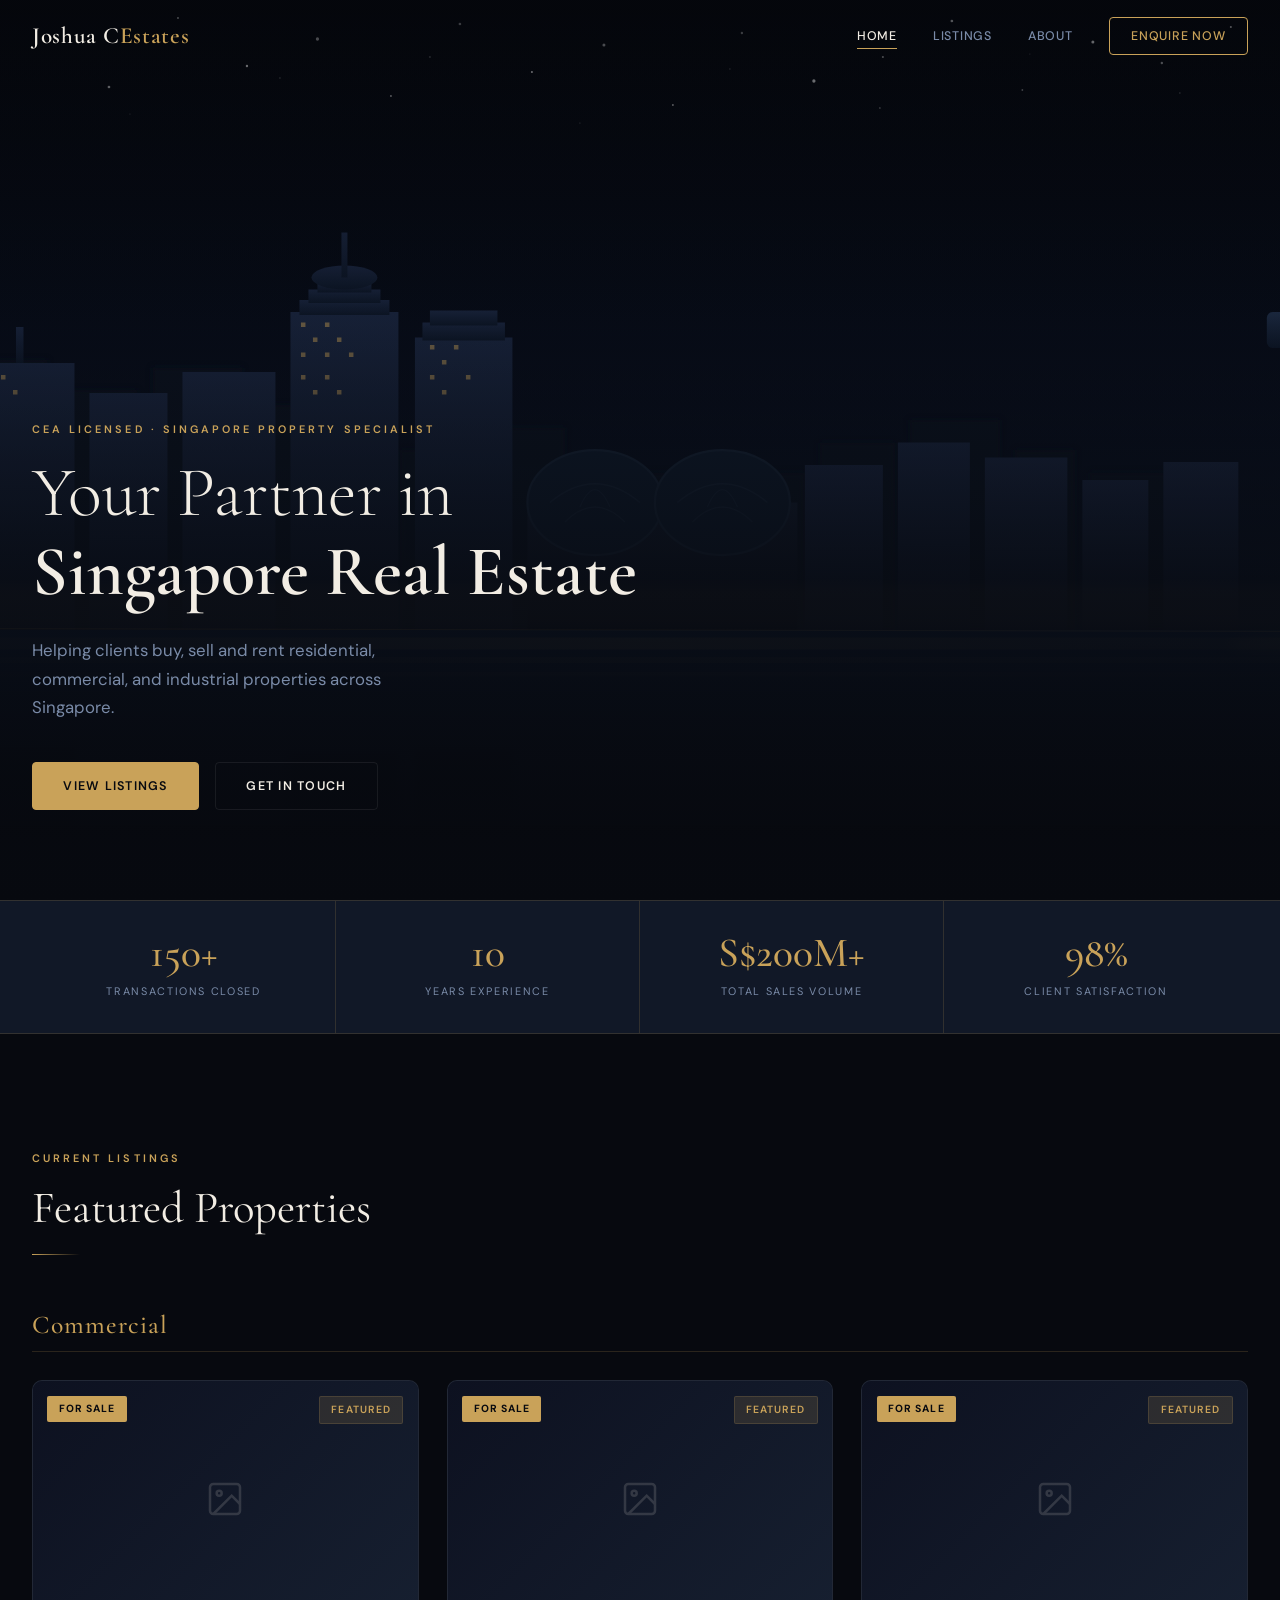
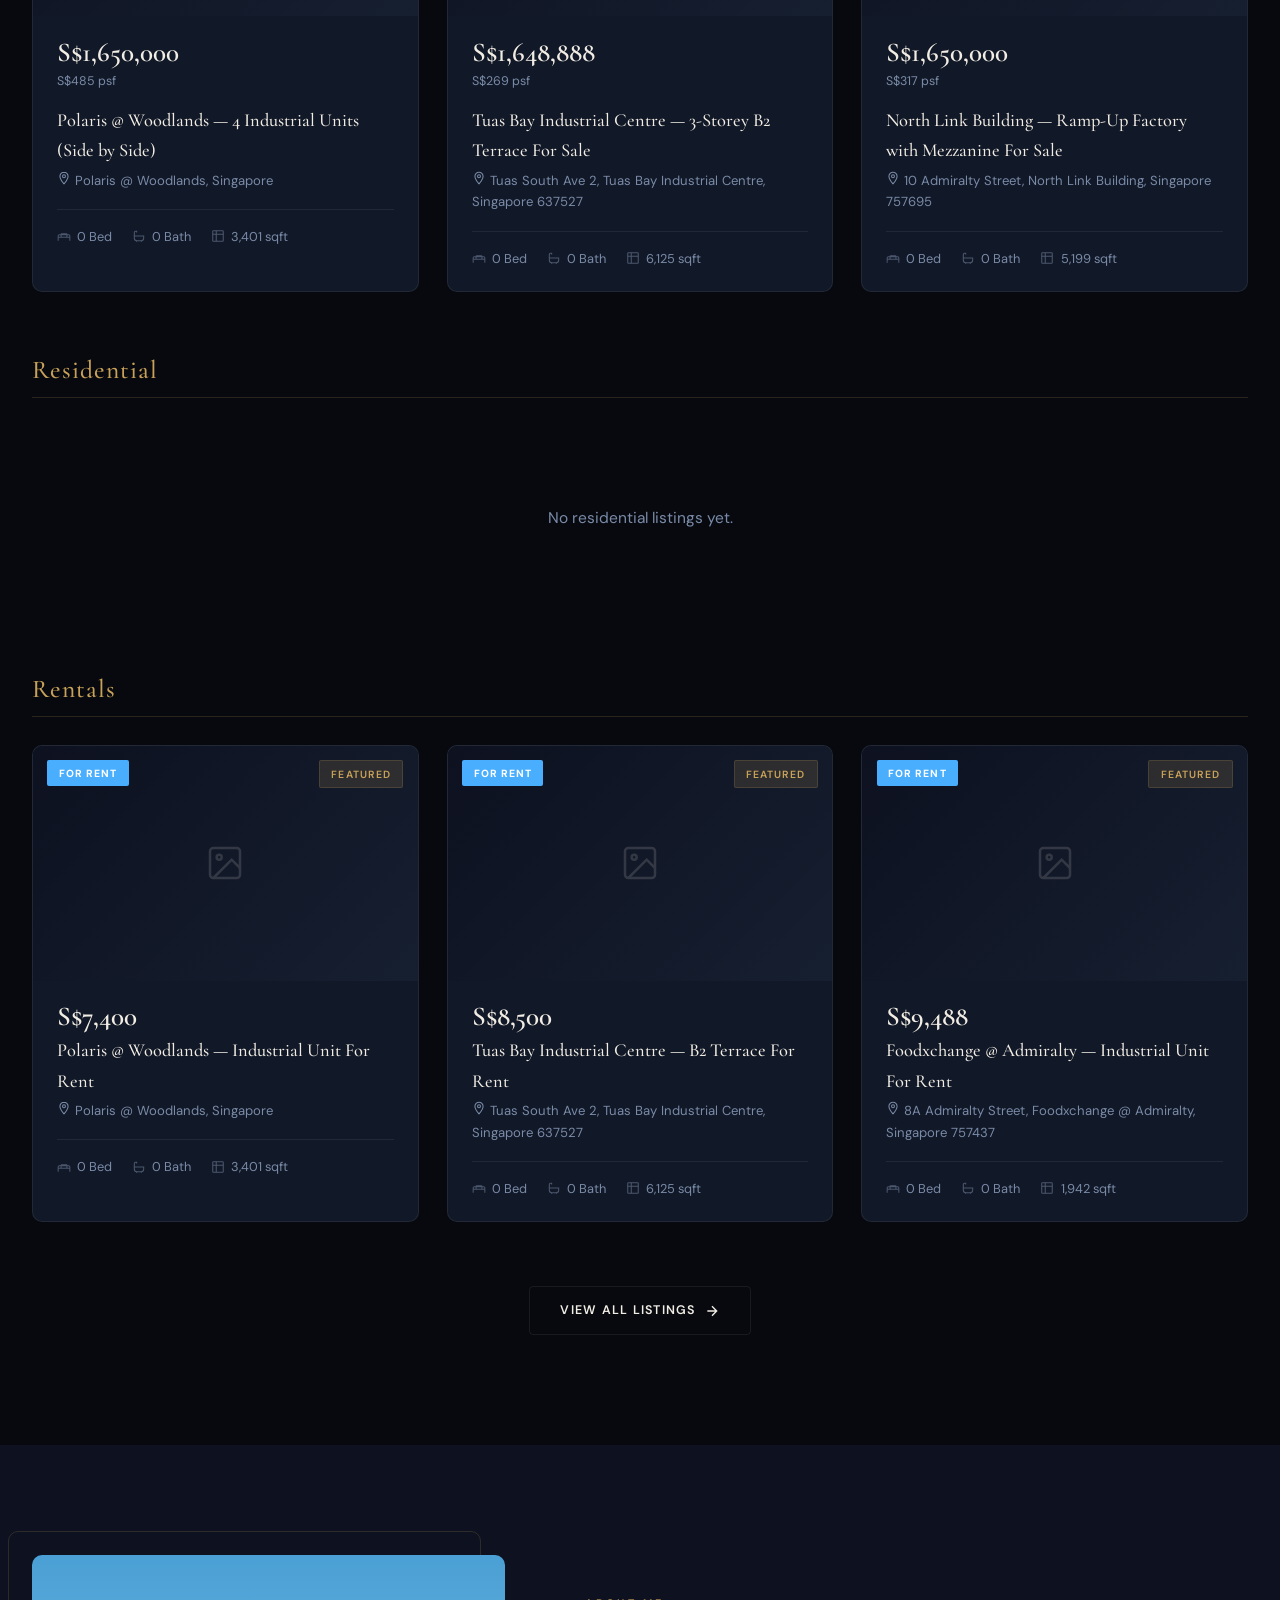
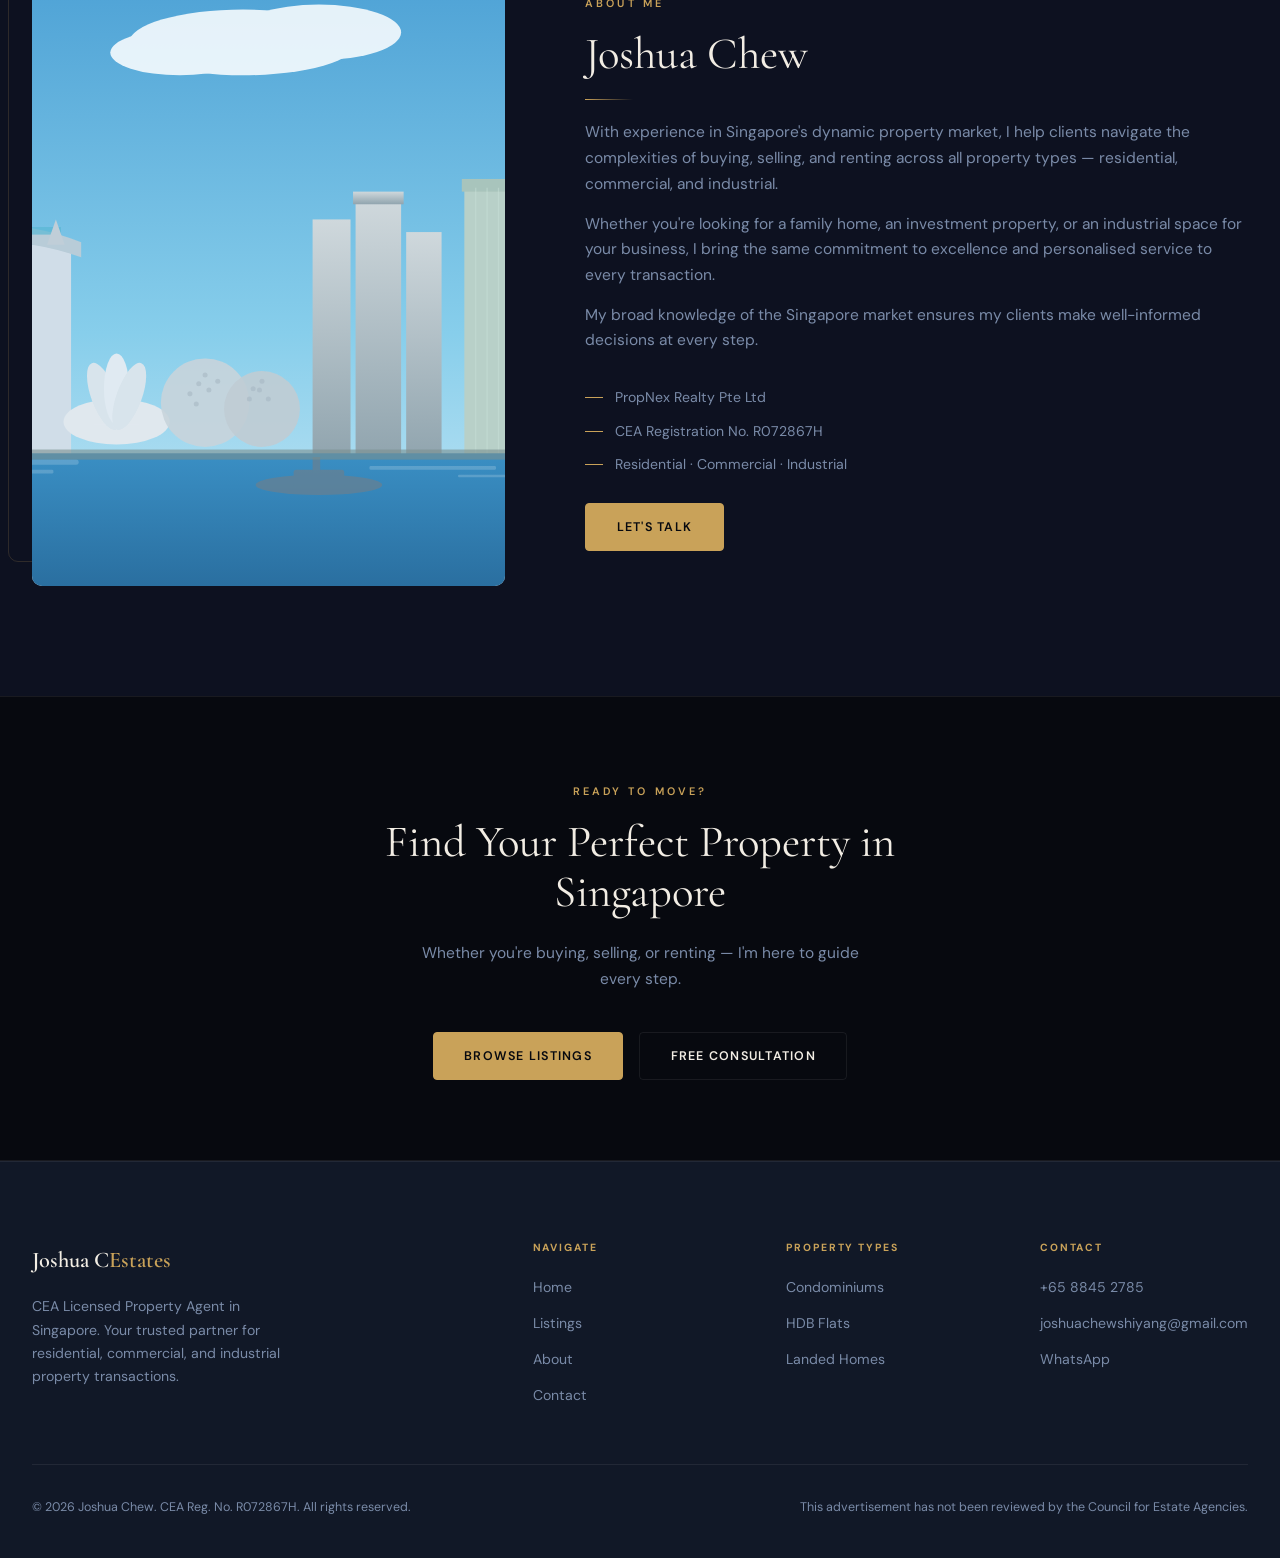
==== commit 279e884b: "Update branding, agency to PropNex, and expand to all property types Co-Authored-By: Claude Sonnet 4" ====
--- a/index.html
+++ b/index.html
@@ -3,8 +3,8 @@
 <head>
   <meta charset="UTF-8">
   <meta name="viewport" content="width=device-width, initial-scale=1.0">
-  <title>Your Name — Singapore Property Agent</title>
-  <meta name="description" content="Premium Singapore real estate. Buy, sell, or rent with Your Name — CEA-licensed property agent specialising in luxury residential properties.">
+  <title>Joshua Chew — Singapore Property Agent</title>
+  <meta name="description" content="Singapore real estate made simple. Buy, sell, or rent with Joshua Chew — CEA-licensed property agent covering residential, commercial, and industrial properties.">
   <link rel="preconnect" href="https://fonts.googleapis.com">
   <link rel="preconnect" href="https://fonts.gstatic.com" crossorigin>
   <link href="https://fonts.googleapis.com/css2?family=Cormorant+Garamond:ital,wght@0,300;0,400;0,500;0,600;0,700;1,300;1,400&family=DM+Sans:opsz,wght@9..40,300;9..40,400;9..40,500;9..40,600&display=swap" rel="stylesheet">
@@ -15,7 +15,7 @@
   <!-- ═══════════════ NAV ═══════════════ -->
   <nav class="nav" id="mainNav">
     <div class="nav-inner">
-      <a href="index.html" class="nav-logo">Your<em>Name</em></a>
+      <a href="index.html" class="nav-logo">Joshua C<em>Estates</em></a>
       <div class="nav-links">
         <a href="index.html">Home</a>
         <a href="listings.html">Listings</a>
@@ -54,7 +54,7 @@
     <div class="hero-content container">
       <span class="eyebrow">CEA Licensed · Singapore Property Specialist</span>
       <h1>Your Partner in<br><strong>Singapore Real Estate</strong></h1>
-      <p>Helping clients buy, sell and rent premium properties across Singapore's most sought-after districts.</p>
+      <p>Helping clients buy, sell and rent residential, commercial, and industrial properties across Singapore.</p>
       <div class="hero-actions">
         <a href="listings.html" class="btn btn-primary">View Listings</a>
         <a href="contact.html" class="btn btn-outline">Get In Touch</a>
@@ -131,23 +131,21 @@
             AGENT PORTRAIT: place your headshot in images/agent/photo.png
             Recommended: portrait orientation, professional attire, plain background
           -->
-          <img class="about-img" src="images/agent/photo.png" alt="Your Name"
+          <img class="about-img" src="images/agent/photo.png" alt="Joshua Chew"
                onerror="this.src='images/skyline/skyline-day.svg';this.style.objectPosition='center';">
         </div>
 
         <div class="about-content reveal reveal-delay-2">
           <span class="eyebrow">About Me</span>
-          <h2>Your Name</h2>
+          <h2>Joshua Chew</h2>
           <div class="divider-line"></div>
-          <p>With over a decade of experience in Singapore's dynamic property market, I specialise in helping clients navigate the complexities of buying, selling, and renting residential properties.</p>
-          <p style="margin-top:0.9rem;">From HDB upgraders to high-net-worth individuals seeking luxury condominiums, I bring the same commitment to excellence and personalised service to every transaction.</p>
-          <p style="margin-top:0.9rem;">My deep knowledge of the Singapore market — from Districts 9, 10, and 11 to emerging growth corridors — ensures my clients make well-informed decisions at every step.</p>
+          <p>With experience in Singapore's dynamic property market, I help clients navigate the complexities of buying, selling, and renting across all property types — residential, commercial, and industrial.</p>
+          <p style="margin-top:0.9rem;">Whether you're looking for a family home, an investment property, or an industrial space for your business, I bring the same commitment to excellence and personalised service to every transaction.</p>
+          <p style="margin-top:0.9rem;">My broad knowledge of the Singapore market ensures my clients make well-informed decisions at every step.</p>
           <div class="credentials">
-            <div class="cred">CEA Registration No. RXXXXXXXX</div>
-            <div class="cred">Your Agency Pte Ltd</div>
-            <div class="cred">Top Producer Award 2022 &amp; 2023</div>
-            <div class="cred">Specialist in Districts 9, 10, 11</div>
-            <div class="cred">Bachelor of Business (Real Estate), NUS</div>
+            <div class="cred">PropNex Realty Pte Ltd</div>
+            <div class="cred">CEA Registration No. R072867H</div>
+            <div class="cred">Residential · Commercial · Industrial</div>
           </div>
           <br>
           <a href="contact.html" class="btn btn-primary">Let's Talk</a>
@@ -161,8 +159,8 @@
   <section style="padding:80px 0; background:var(--bg); border-top:1px solid var(--border-dim); border-bottom:1px solid var(--border-dim);">
     <div class="container" style="text-align:center">
       <p class="eyebrow reveal">Ready to Move?</p>
-      <h2 class="reveal" style="max-width:580px;margin:0 auto 1.5rem">Find Your Perfect Singapore Home</h2>
-      <p class="reveal" style="max-width:460px;margin:0 auto 2.5rem">Whether you're buying your first home, upgrading, or investing — I'm here to guide every step.</p>
+      <h2 class="reveal" style="max-width:580px;margin:0 auto 1.5rem">Find Your Perfect Property in Singapore</h2>
+      <p class="reveal" style="max-width:460px;margin:0 auto 2.5rem">Whether you're buying, selling, or renting — I'm here to guide every step.</p>
       <div class="reveal" style="display:flex;gap:1rem;justify-content:center;flex-wrap:wrap">
         <a href="listings.html" class="btn btn-primary">Browse Listings</a>
         <a href="contact.html" class="btn btn-outline">Free Consultation</a>
@@ -175,8 +173,8 @@
     <div class="container">
       <div class="footer-grid">
         <div class="footer-brand">
-          <div class="footer-logo">Your<em>Name</em></div>
-          <p>CEA Licensed Property Agent in Singapore. Your trusted partner for all residential property transactions.</p>
+          <div class="footer-logo">Joshua C<em>Estates</em></div>
+          <p>CEA Licensed Property Agent in Singapore. Your trusted partner for residential, commercial, and industrial property transactions.</p>
         </div>
         <div class="footer-col">
           <h5>Navigate</h5>
@@ -198,14 +196,14 @@
         <div class="footer-col">
           <h5>Contact</h5>
           <ul class="footer-links">
-            <li><a href="tel:+6591234567">+65 9123 4567</a></li>
+            <li><a href="tel:+6588452785">+65 8845 2785</a></li>
             <li><a href="mailto:joshuachewshiyang@gmail.com">joshuachewshiyang@gmail.com</a></li>
-            <li><a href="https://wa.me/6591234567" target="_blank">WhatsApp</a></li>
+            <li><a href="https://wa.me/6588452785" target="_blank">WhatsApp</a></li>
           </ul>
         </div>
       </div>
       <div class="footer-bottom">
-        <p>© 2025 Your Name. CEA Reg. No. RXXXXXXXX. All rights reserved.</p>
+        <p>© 2026 Joshua Chew. CEA Reg. No. R072867H. All rights reserved.</p>
         <p>This advertisement has not been reviewed by the Council for Estate Agencies.</p>
       </div>
     </div>
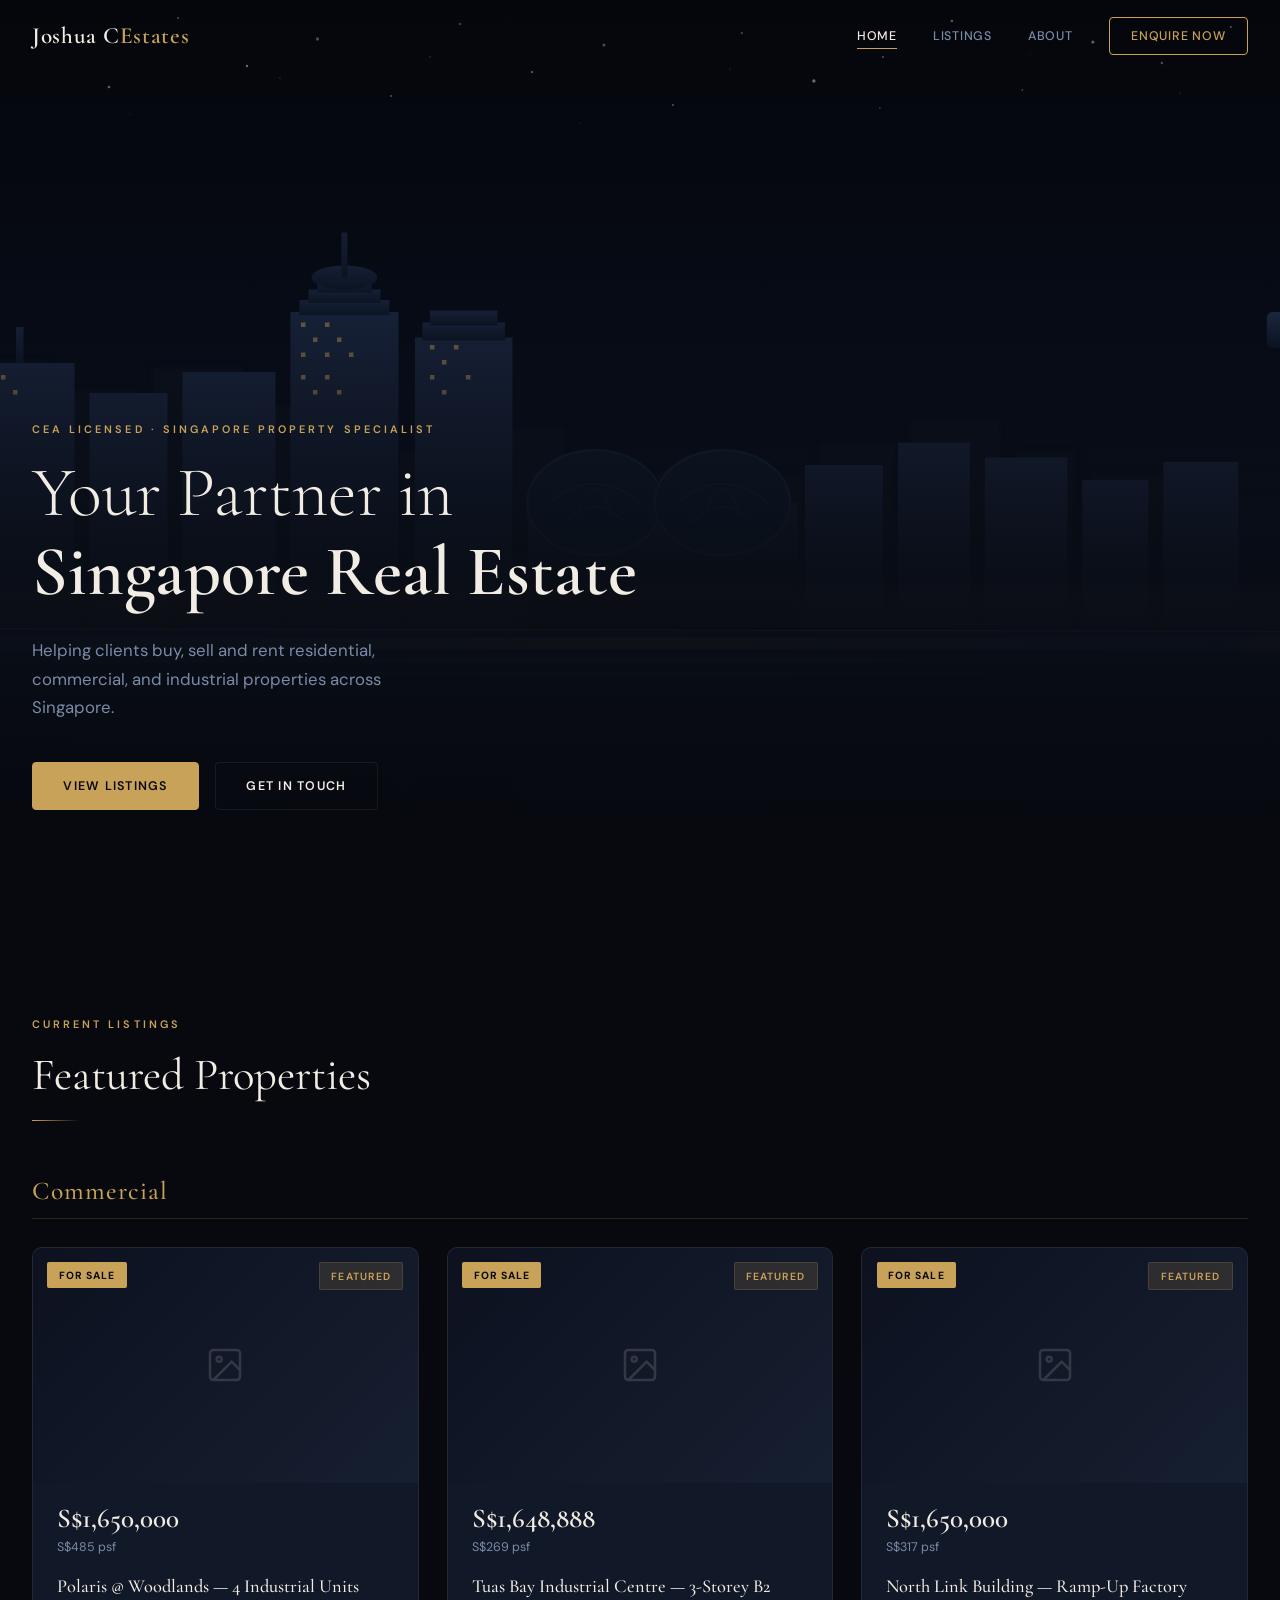
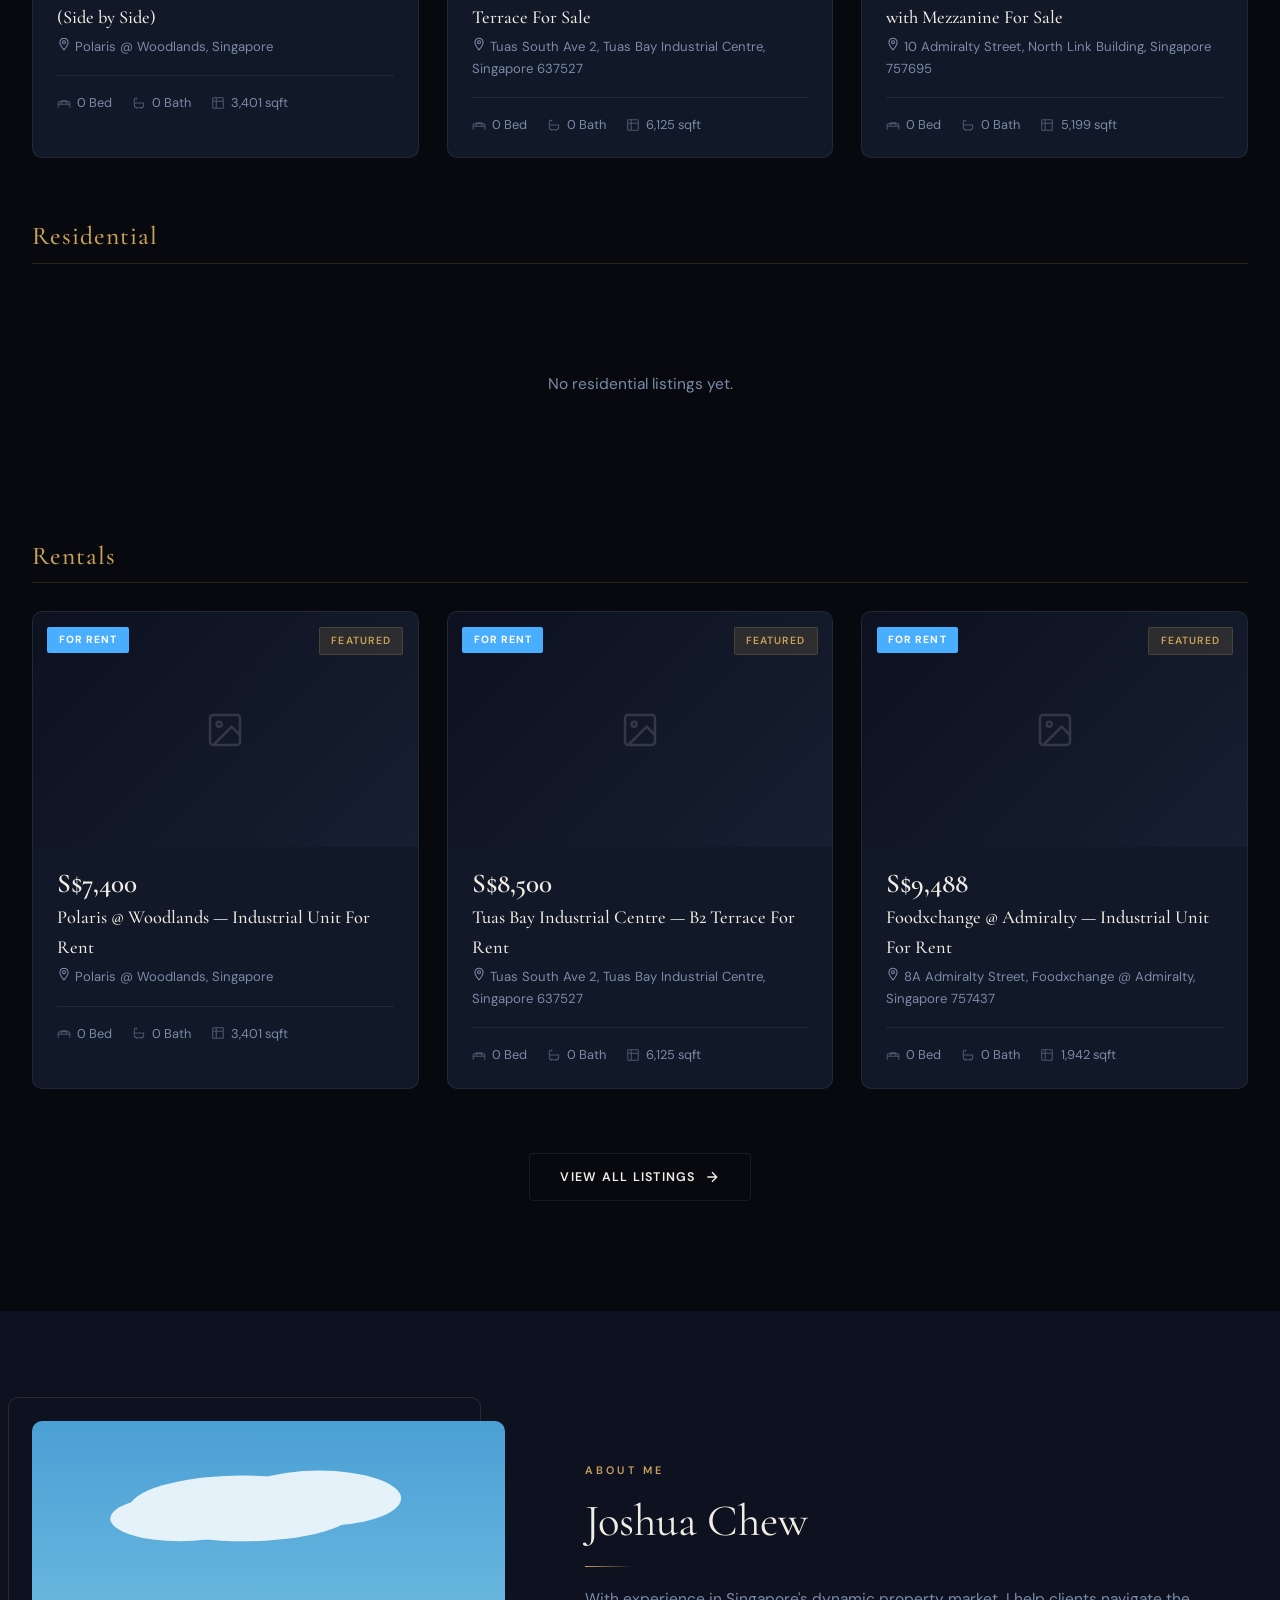
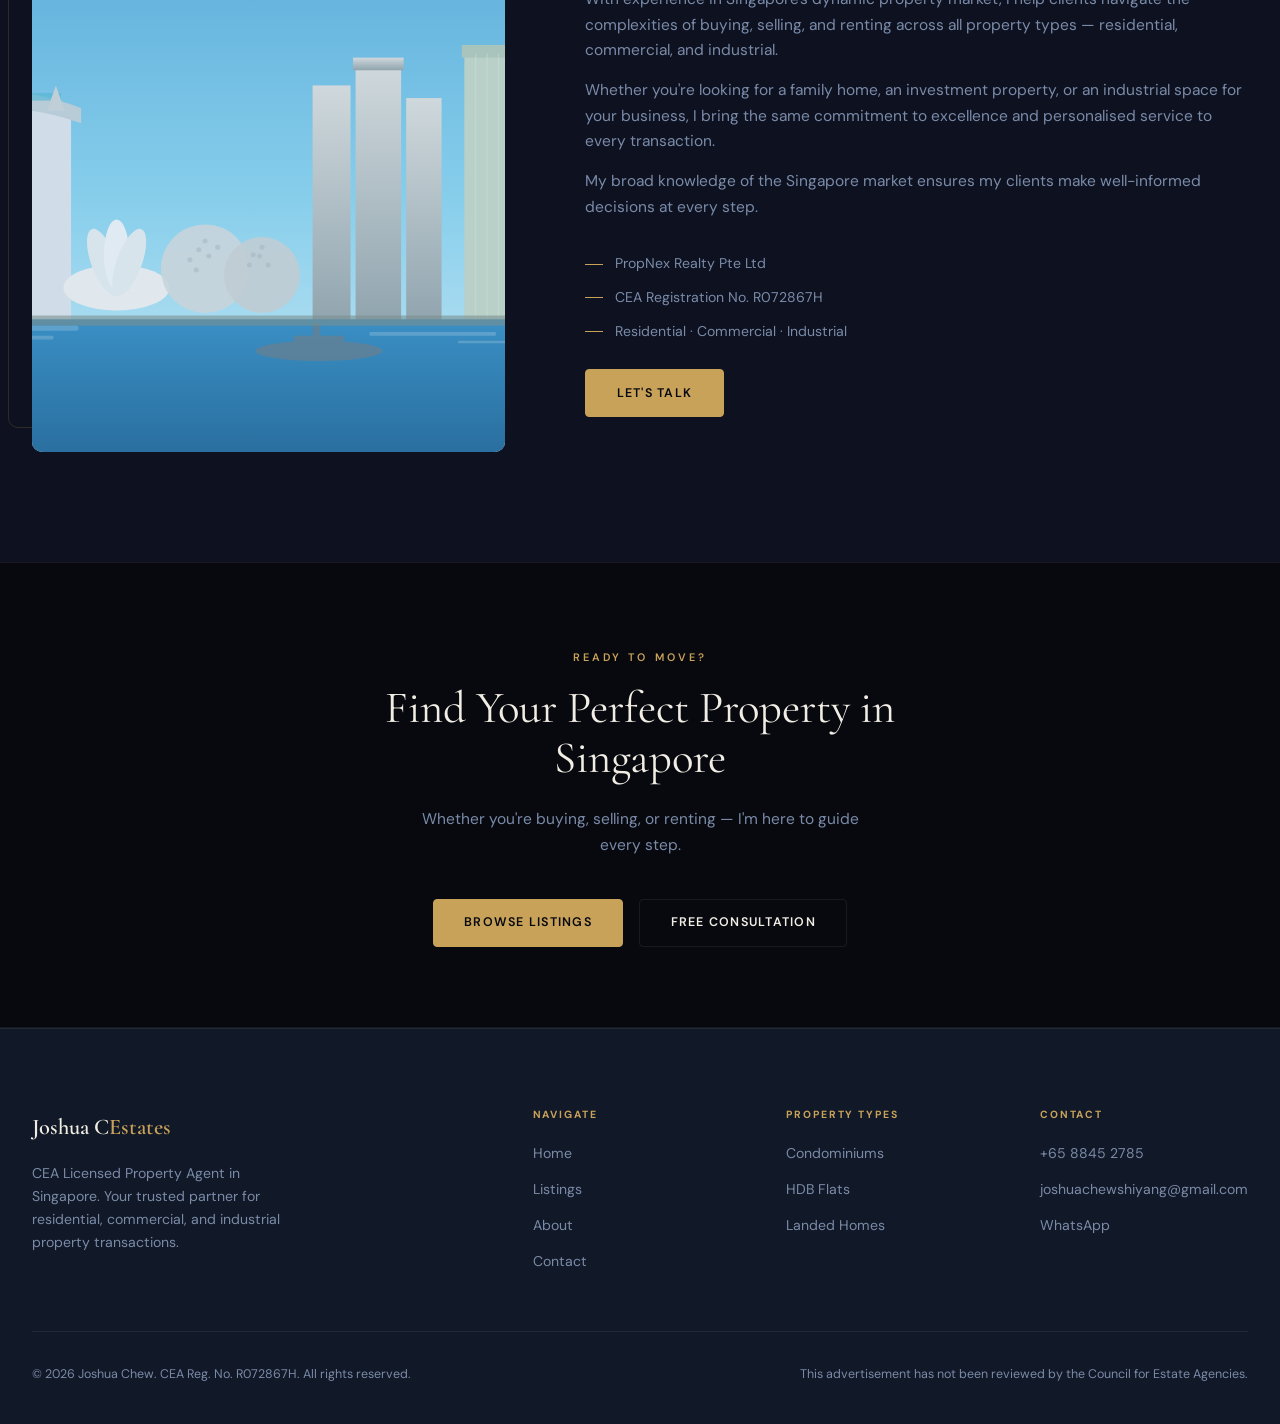
==== commit 276a03b4: "Remove stats bar (transactions, experience, sales volume, satisfaction) Co-Authored-By: Claude Sonne" ====
--- a/index.html
+++ b/index.html
@@ -61,28 +61,6 @@
       </div>
     </div>
   </section>
-
-  <!-- ═══════════════ STATS ═══════════════ -->
-  <div class="stats-bar">
-    <div class="stats-inner">
-      <div class="stat-item">
-        <span class="stat-number">150+</span>
-        <span class="stat-label">Transactions Closed</span>
-      </div>
-      <div class="stat-item">
-        <span class="stat-number">10</span>
-        <span class="stat-label">Years Experience</span>
-      </div>
-      <div class="stat-item">
-        <span class="stat-number">S$200M+</span>
-        <span class="stat-label">Total Sales Volume</span>
-      </div>
-      <div class="stat-item">
-        <span class="stat-number">98%</span>
-        <span class="stat-label">Client Satisfaction</span>
-      </div>
-    </div>
-  </div>
 
   <!-- ═══════════════ FEATURED LISTINGS ═══════════════ -->
   <section class="section">
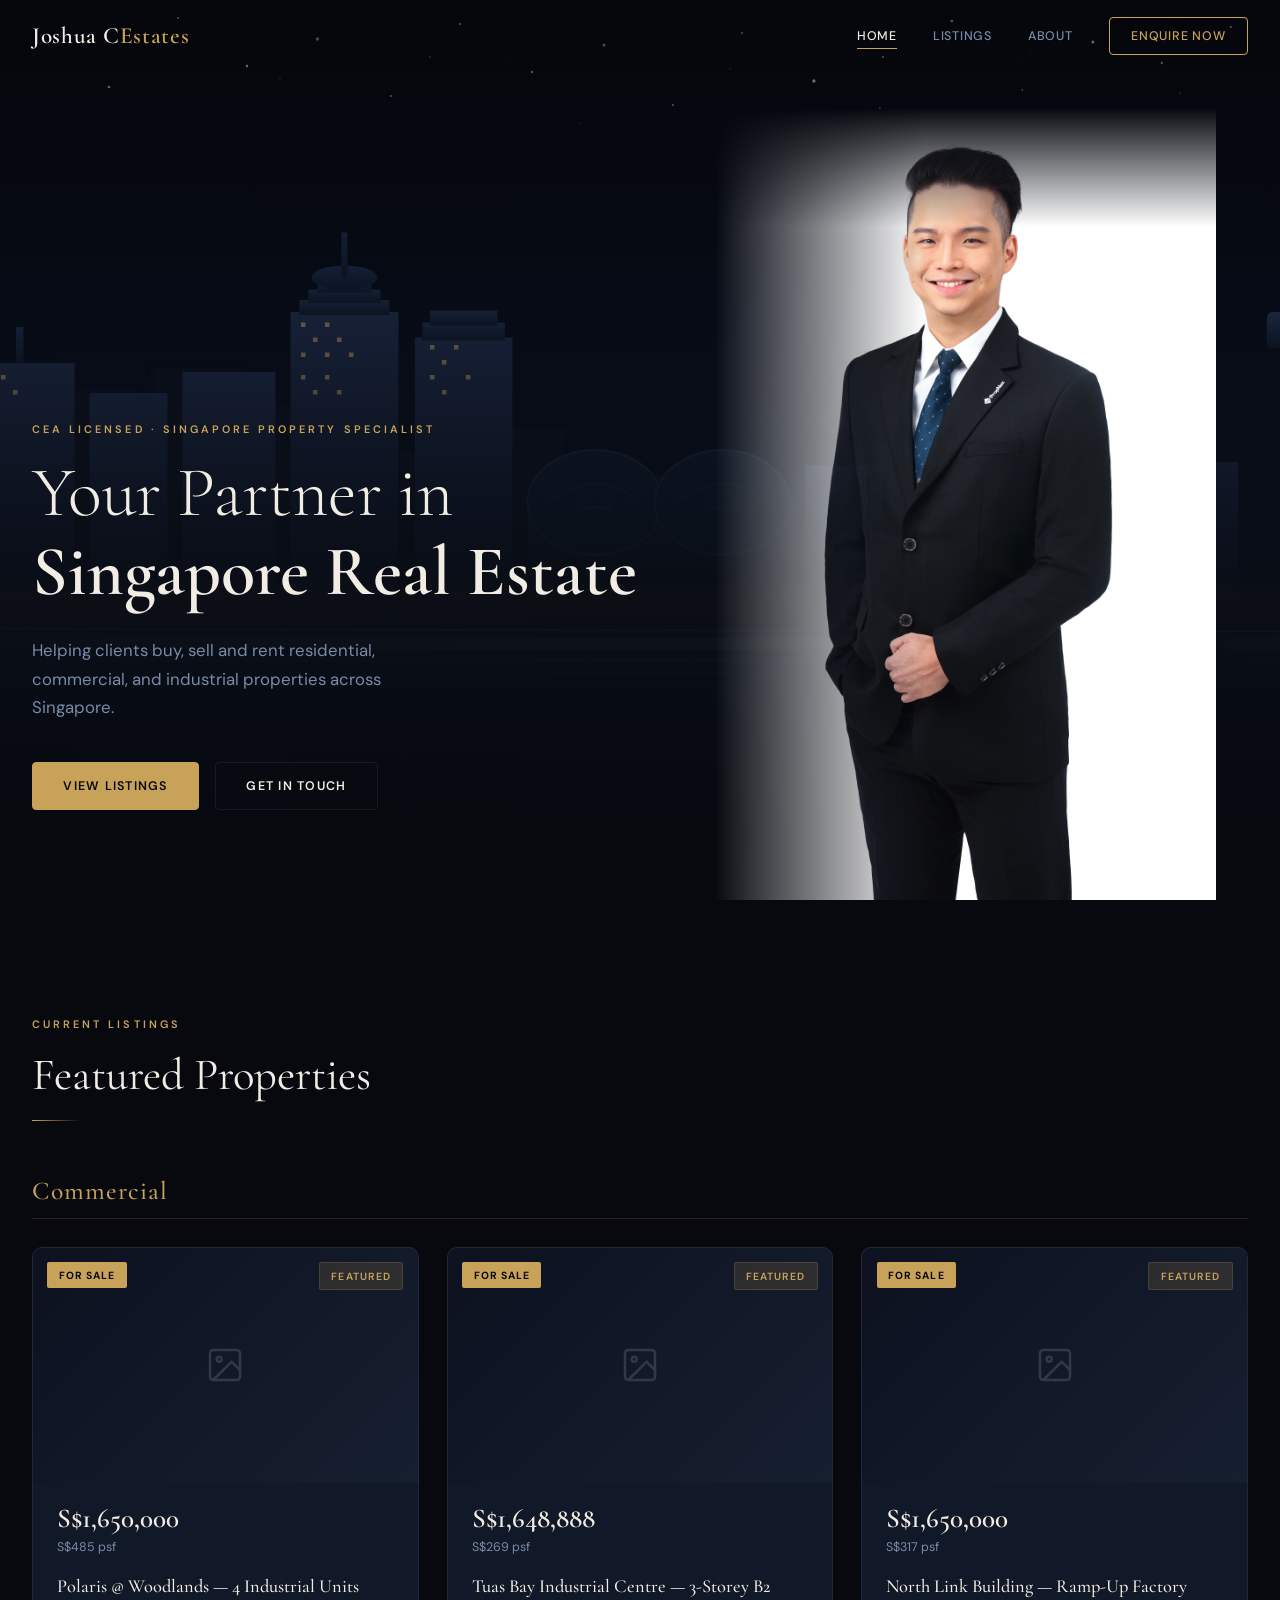
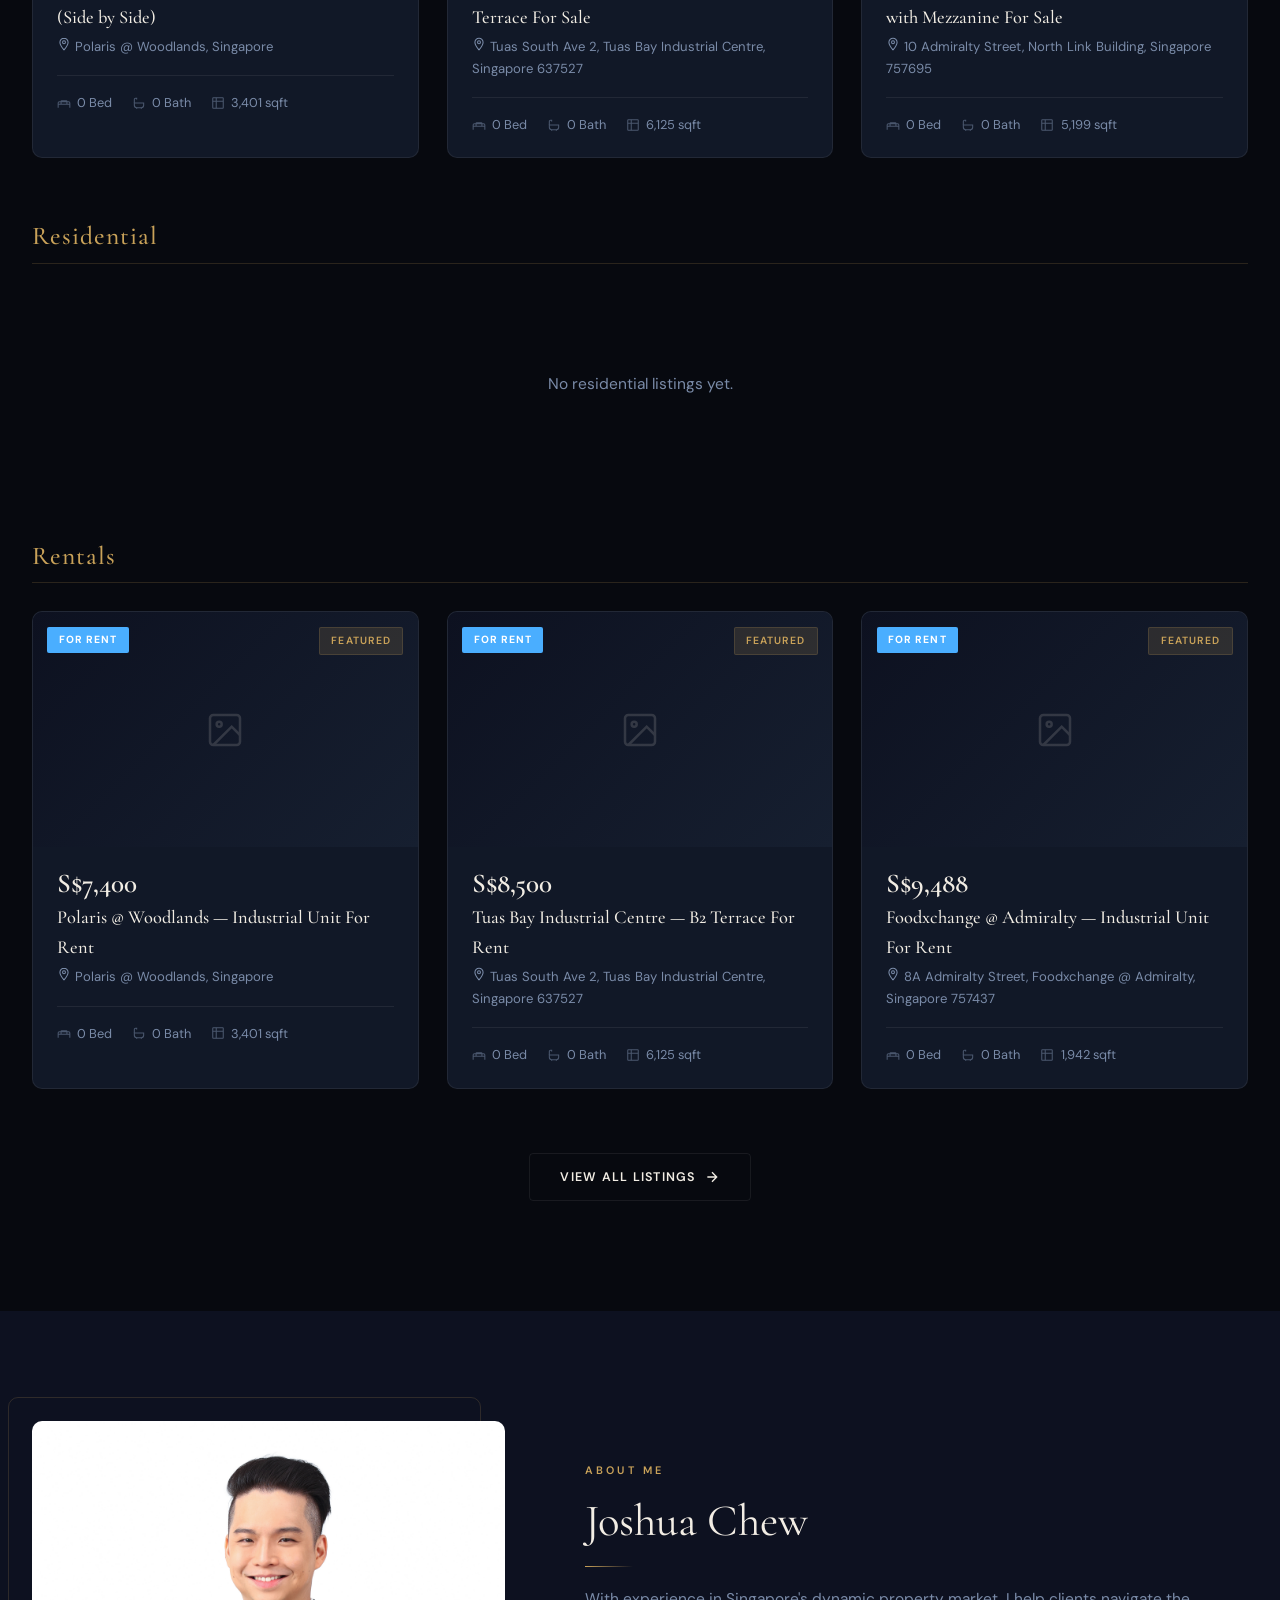
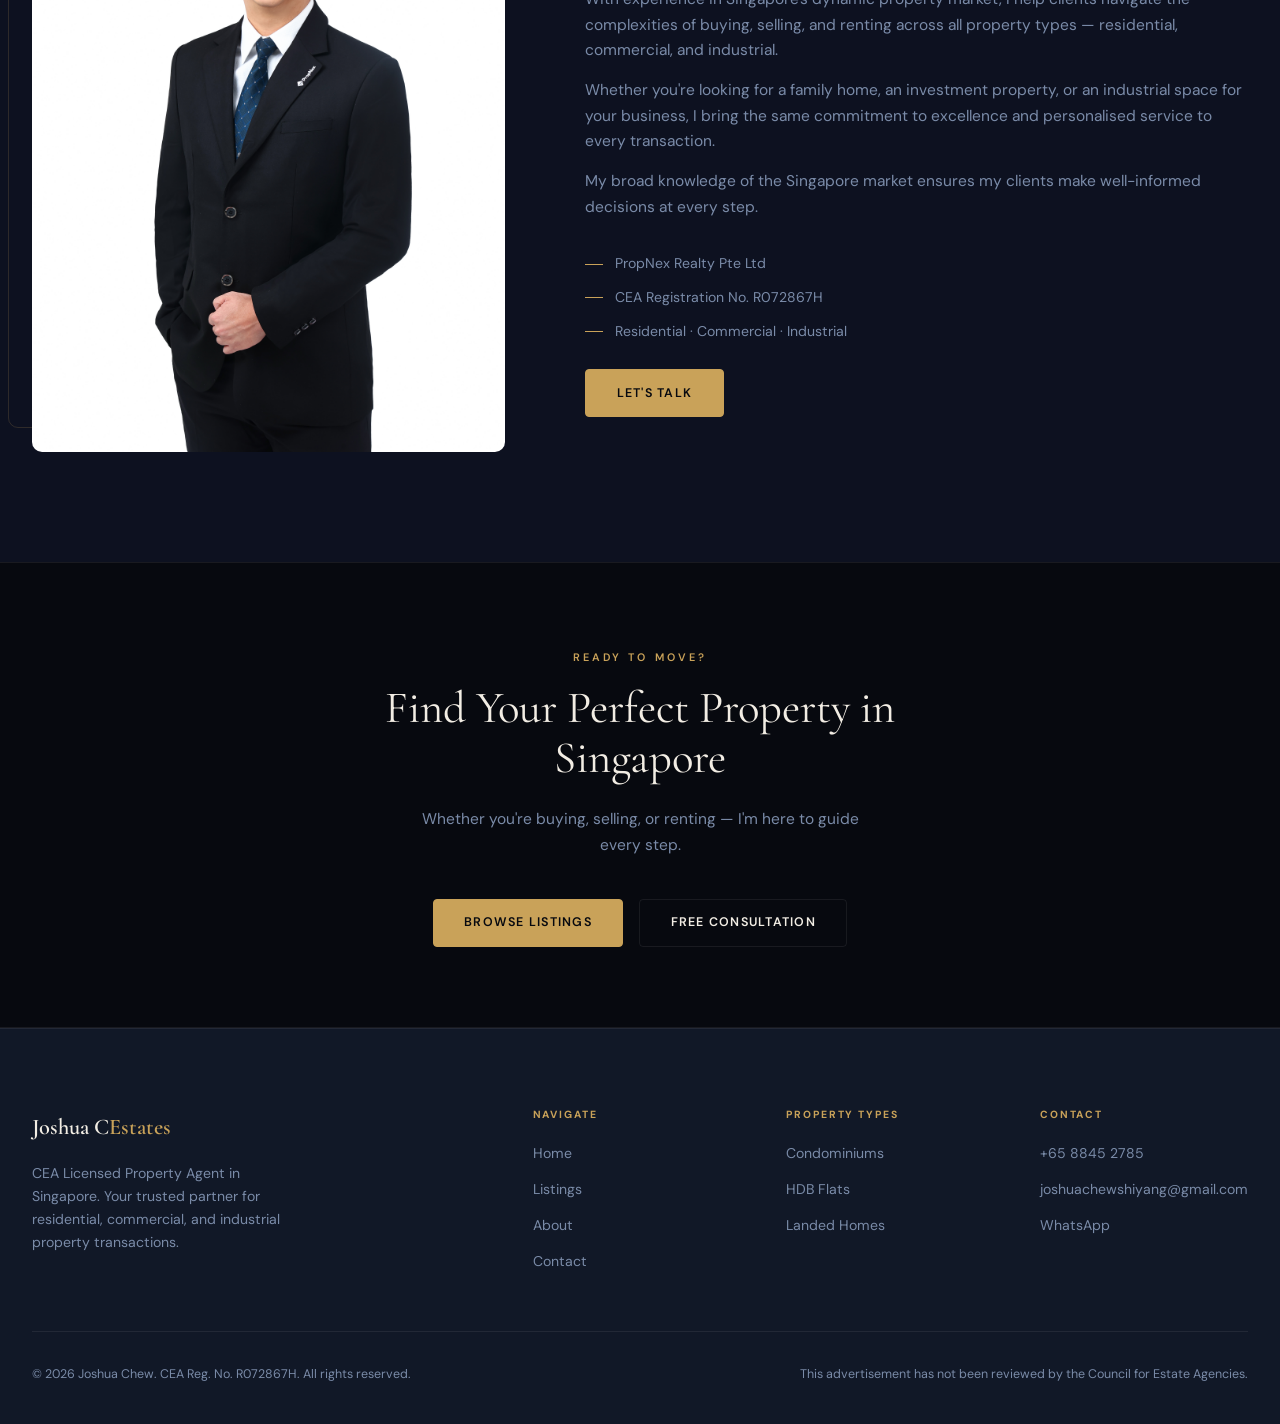
==== commit cb542569: "Fix about and hero photo to use JoshuaChew.jpg Co-Authored-By: Claude Sonnet 4.6 <noreply@anthropic." ====
--- a/index.html
+++ b/index.html
@@ -41,13 +41,13 @@
     <div class="hero-overlay"></div>
 
     <!--
-      AGENT PHOTO: Place your PNG/JPG in images/agent/photo.png
+      AGENT PHOTO: Place your PNG/JPG in images/agent/JoshuaChew.jpg
       The image fades into the skyline via CSS masking.
       Works best with a transparent-background PNG, or a photo taken
       against a plain/dark background.
     -->
     <div class="hero-agent" id="heroAgent">
-      <img src="images/agent/photo.png" alt="Agent"
+      <img src="images/agent/JoshuaChew.jpg" alt="Agent"
            onerror="this.parentElement.style.display='none'">
     </div>
 
@@ -106,10 +106,10 @@
         <div class="about-img-wrap reveal">
           <div class="about-img-frame"></div>
           <!--
-            AGENT PORTRAIT: place your headshot in images/agent/photo.png
+            AGENT PORTRAIT: place your headshot in images/agent/JoshuaChew.jpg
             Recommended: portrait orientation, professional attire, plain background
           -->
-          <img class="about-img" src="images/agent/photo.png" alt="Joshua Chew"
+          <img class="about-img" src="images/agent/JoshuaChew.jpg" alt="Joshua Chew"
                onerror="this.src='images/skyline/skyline-day.svg';this.style.objectPosition='center';">
         </div>
 
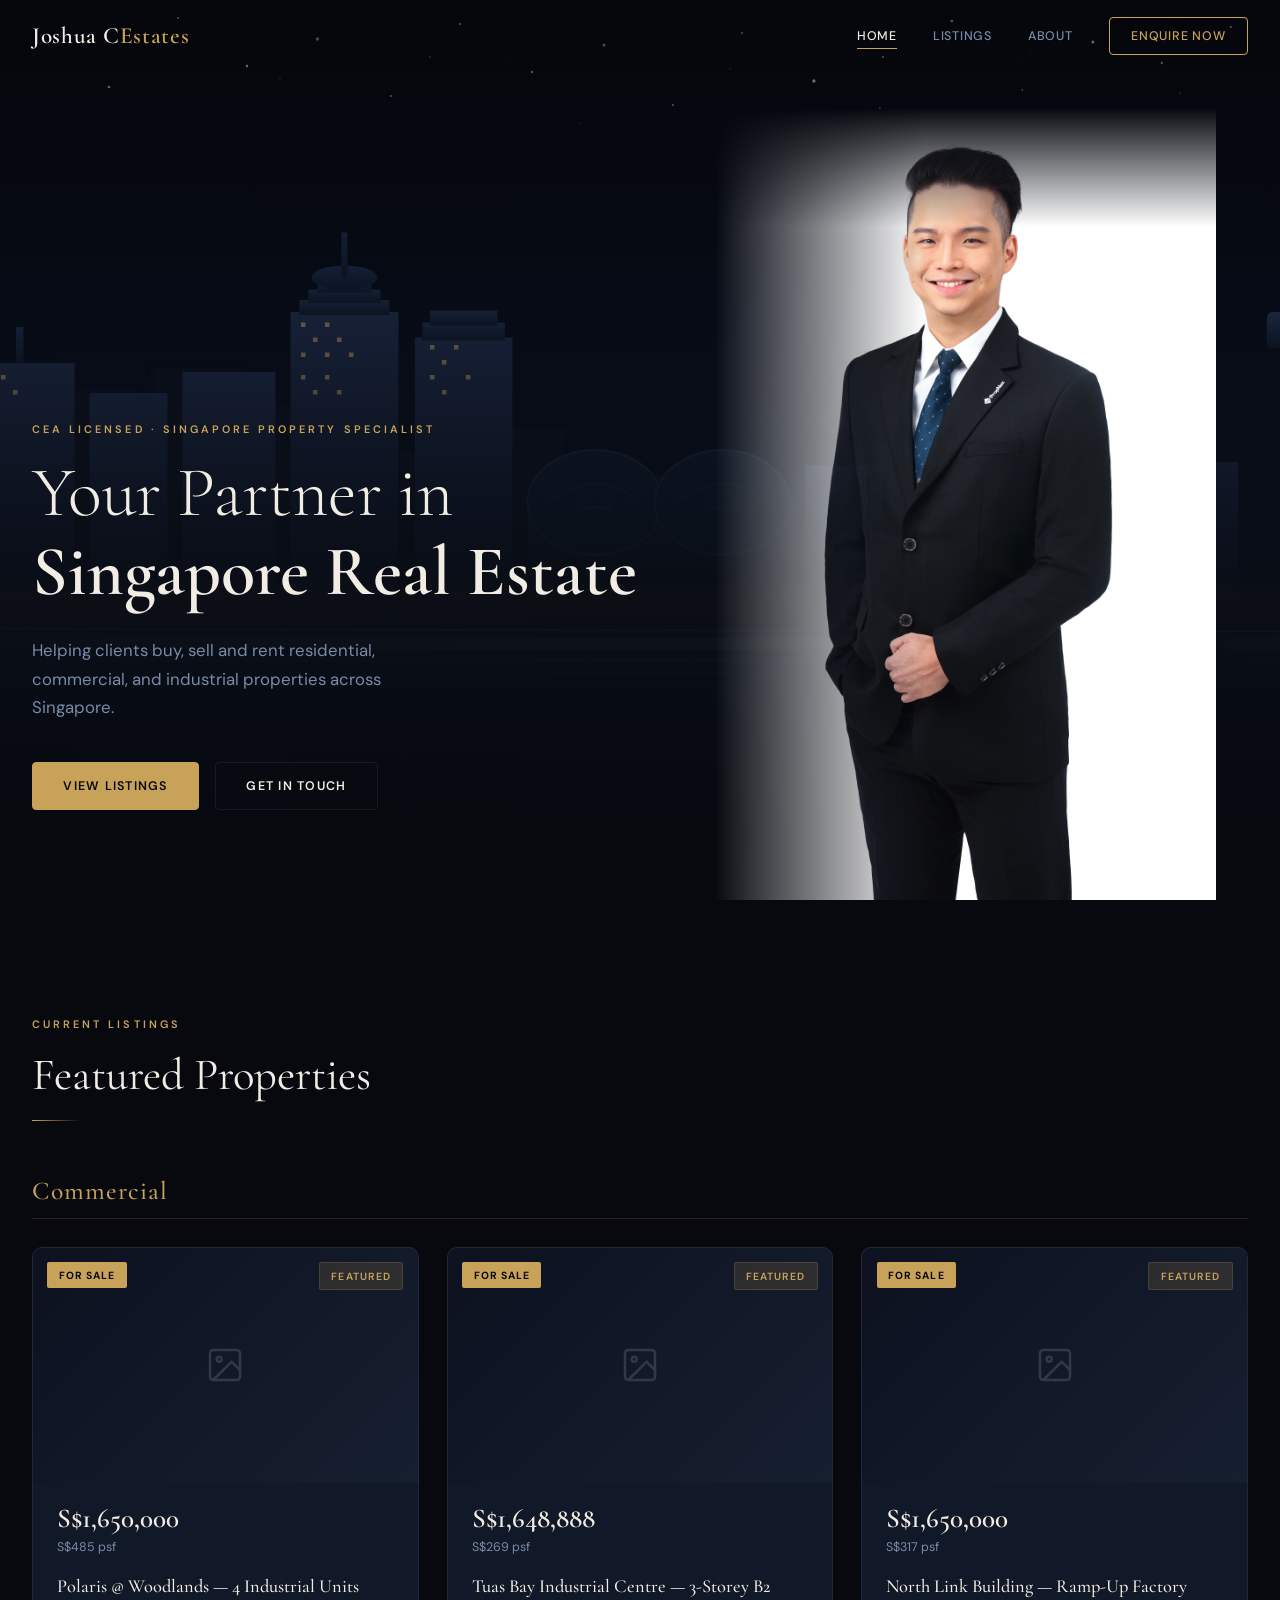
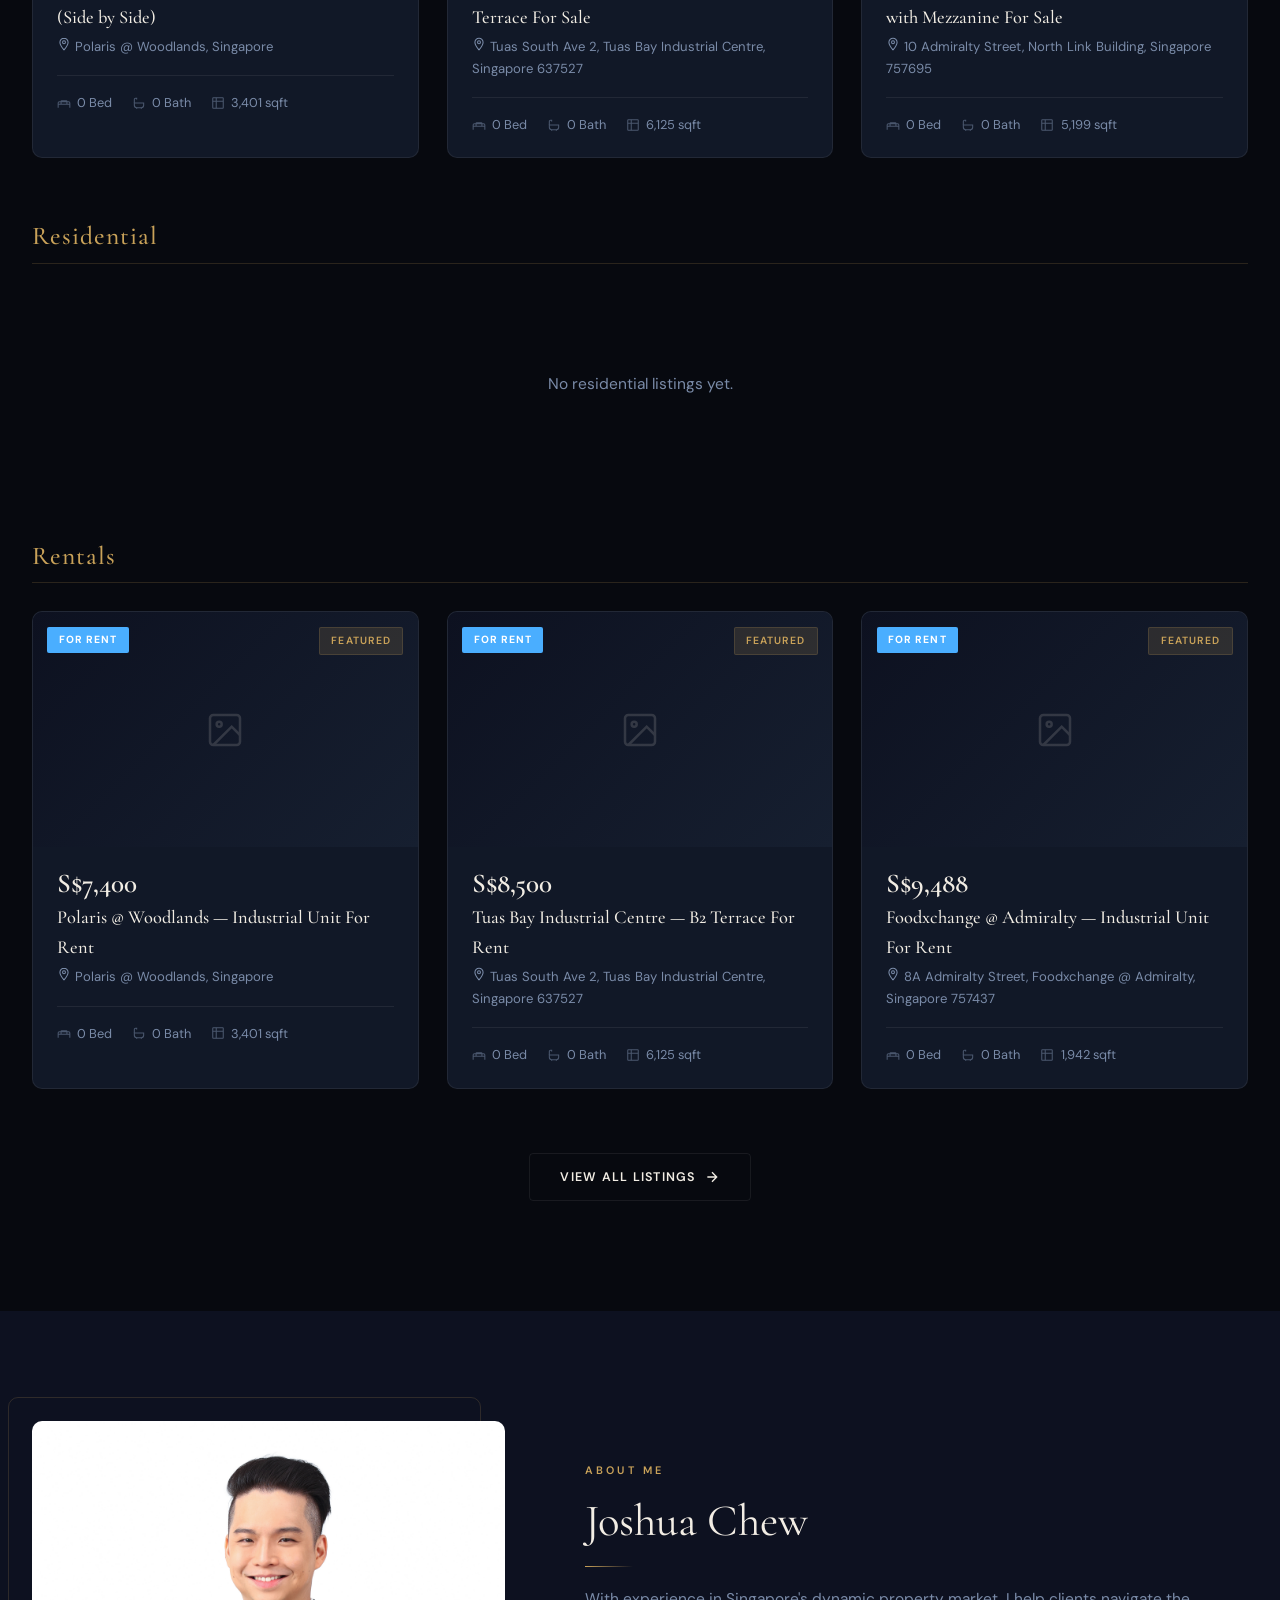
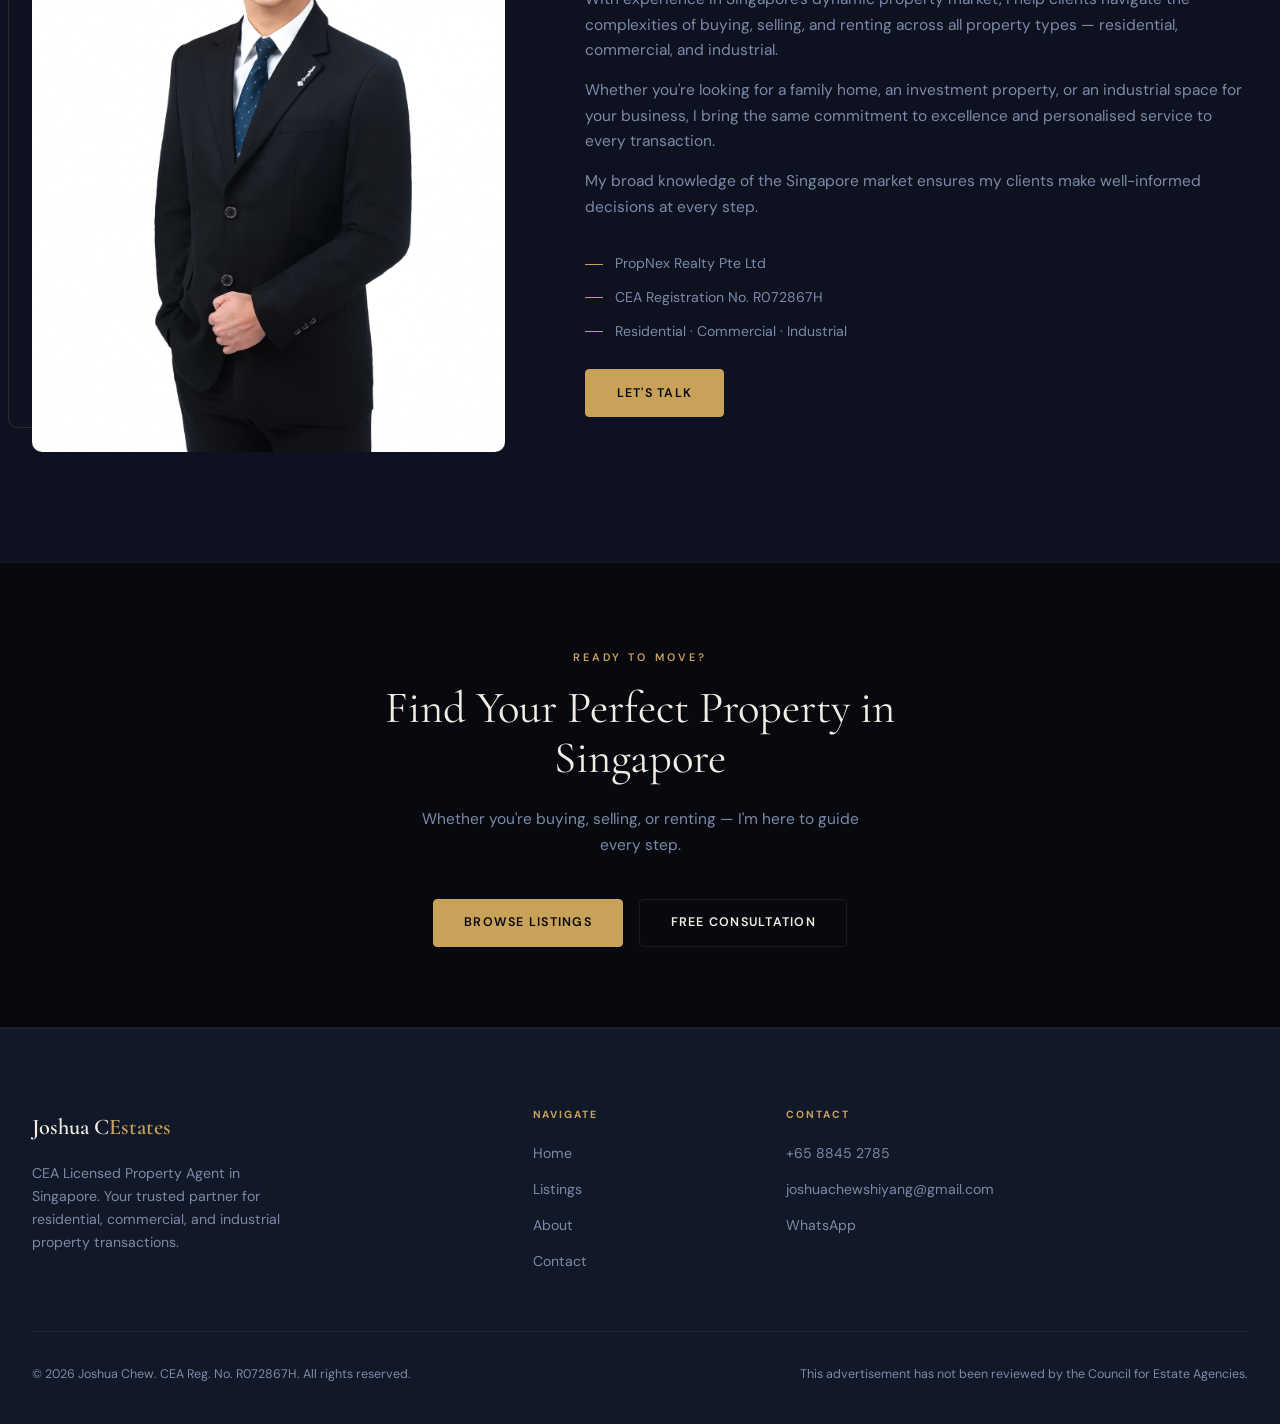
==== commit 63e9b9e5: "Remove Property Types from footer across all pages Co-Authored-By: Claude Sonnet 4.6 <noreply@anthro" ====
--- a/index.html
+++ b/index.html
@@ -164,14 +164,6 @@
           </ul>
         </div>
         <div class="footer-col">
-          <h5>Property Types</h5>
-          <ul class="footer-links">
-            <li><a href="listings.html?type=condo">Condominiums</a></li>
-            <li><a href="listings.html?type=hdb">HDB Flats</a></li>
-            <li><a href="listings.html?type=landed">Landed Homes</a></li>
-          </ul>
-        </div>
-        <div class="footer-col">
           <h5>Contact</h5>
           <ul class="footer-links">
             <li><a href="tel:+6588452785">+65 8845 2785</a></li>
--- a/assets/css/main.css
+++ b/assets/css/main.css
@@ -646,6 +646,31 @@
   background: var(--gold-glow);
 }
 
+.filter-bar-sub {
+  display: flex; flex-wrap: wrap; gap: 0.35rem;
+  margin-top: 0.65rem; margin-bottom: 0;
+  max-height: 0; overflow: hidden; opacity: 0;
+  transition: max-height 0.3s var(--ease), opacity 0.25s var(--ease);
+}
+.filter-bar-sub.visible {
+  max-height: 60px; opacity: 1;
+}
+.filter-sub {
+  padding: 0.3rem 0.9rem;
+  border: 1px solid var(--border-dim);
+  border-radius: 100px;
+  font-size: 0.7rem; font-weight: 500;
+  color: var(--text-muted);
+  background: transparent;
+  transition: all 0.2s;
+  cursor: pointer;
+}
+.filter-sub:hover, .filter-sub.active {
+  border-color: var(--gold-dark);
+  color: var(--gold-light);
+  background: var(--gold-glow);
+}
+
 /* =========================================
    CONTACT PAGE
    ========================================= */
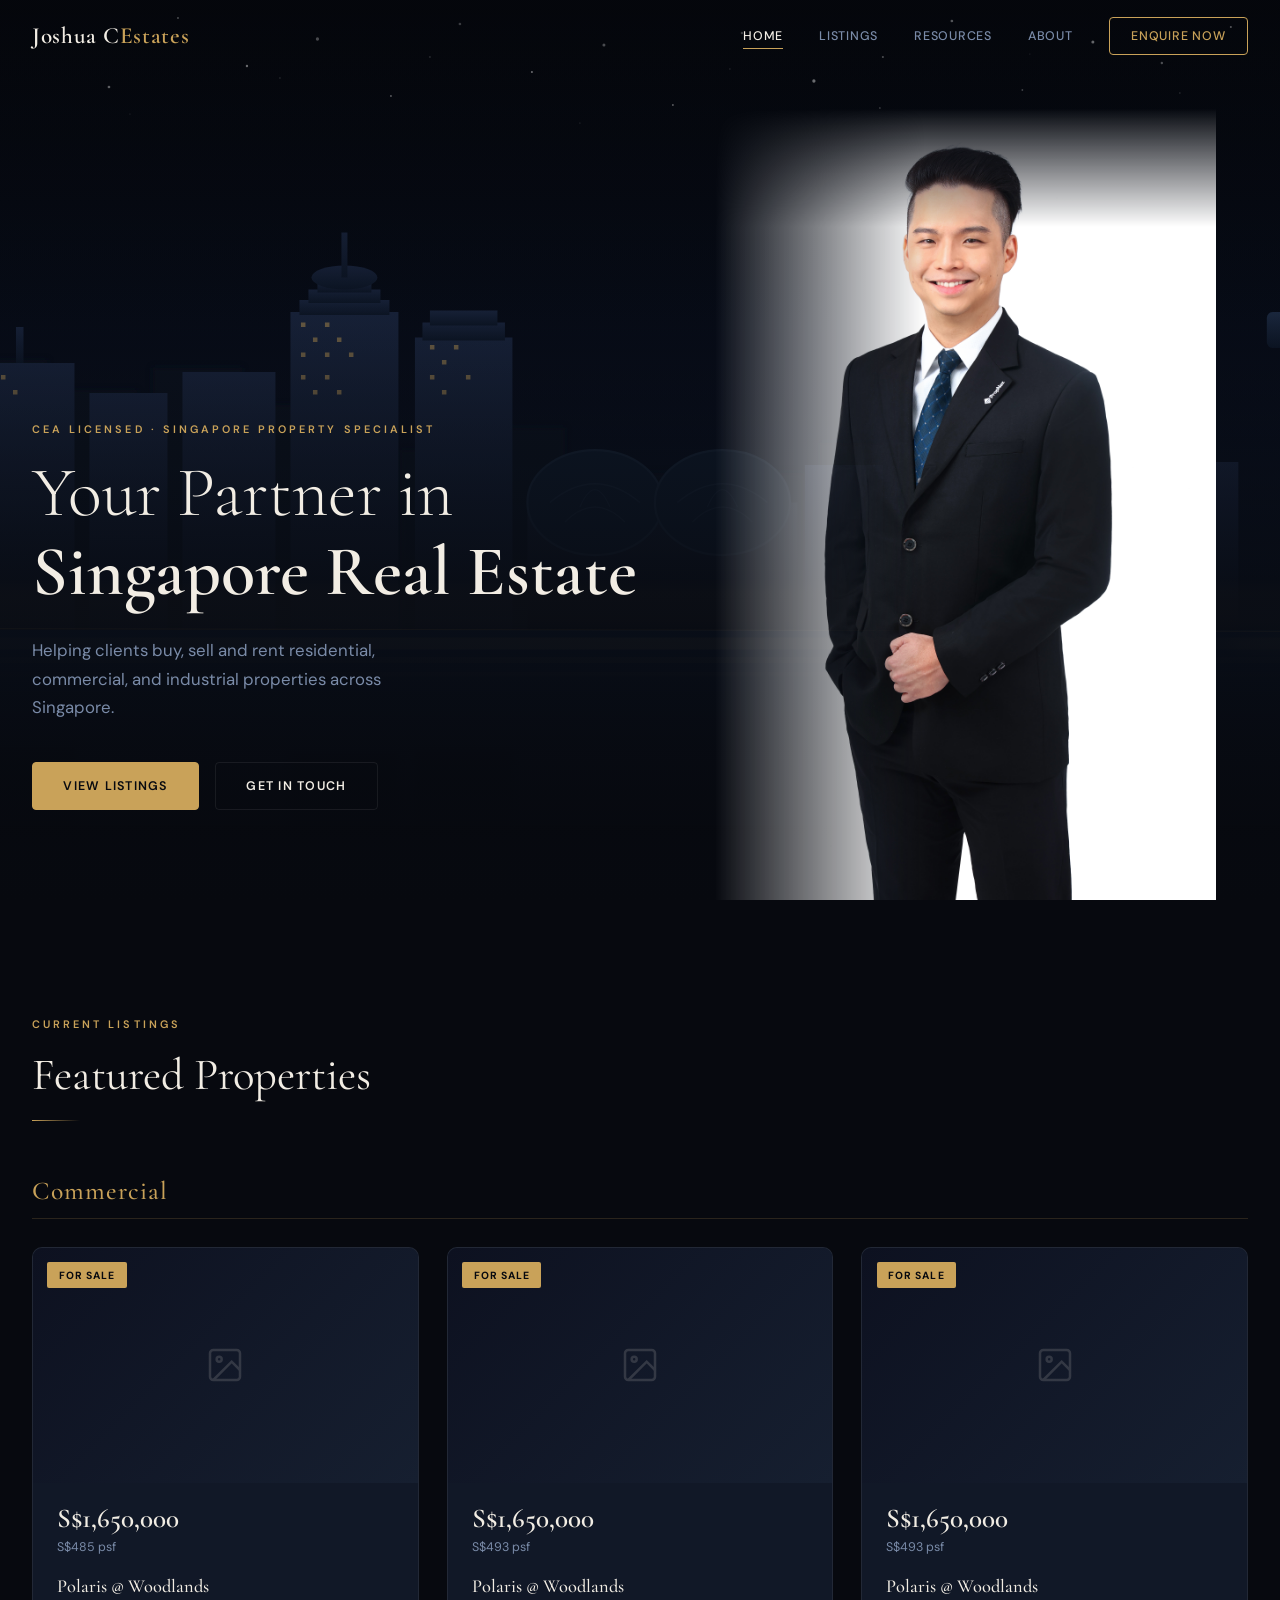
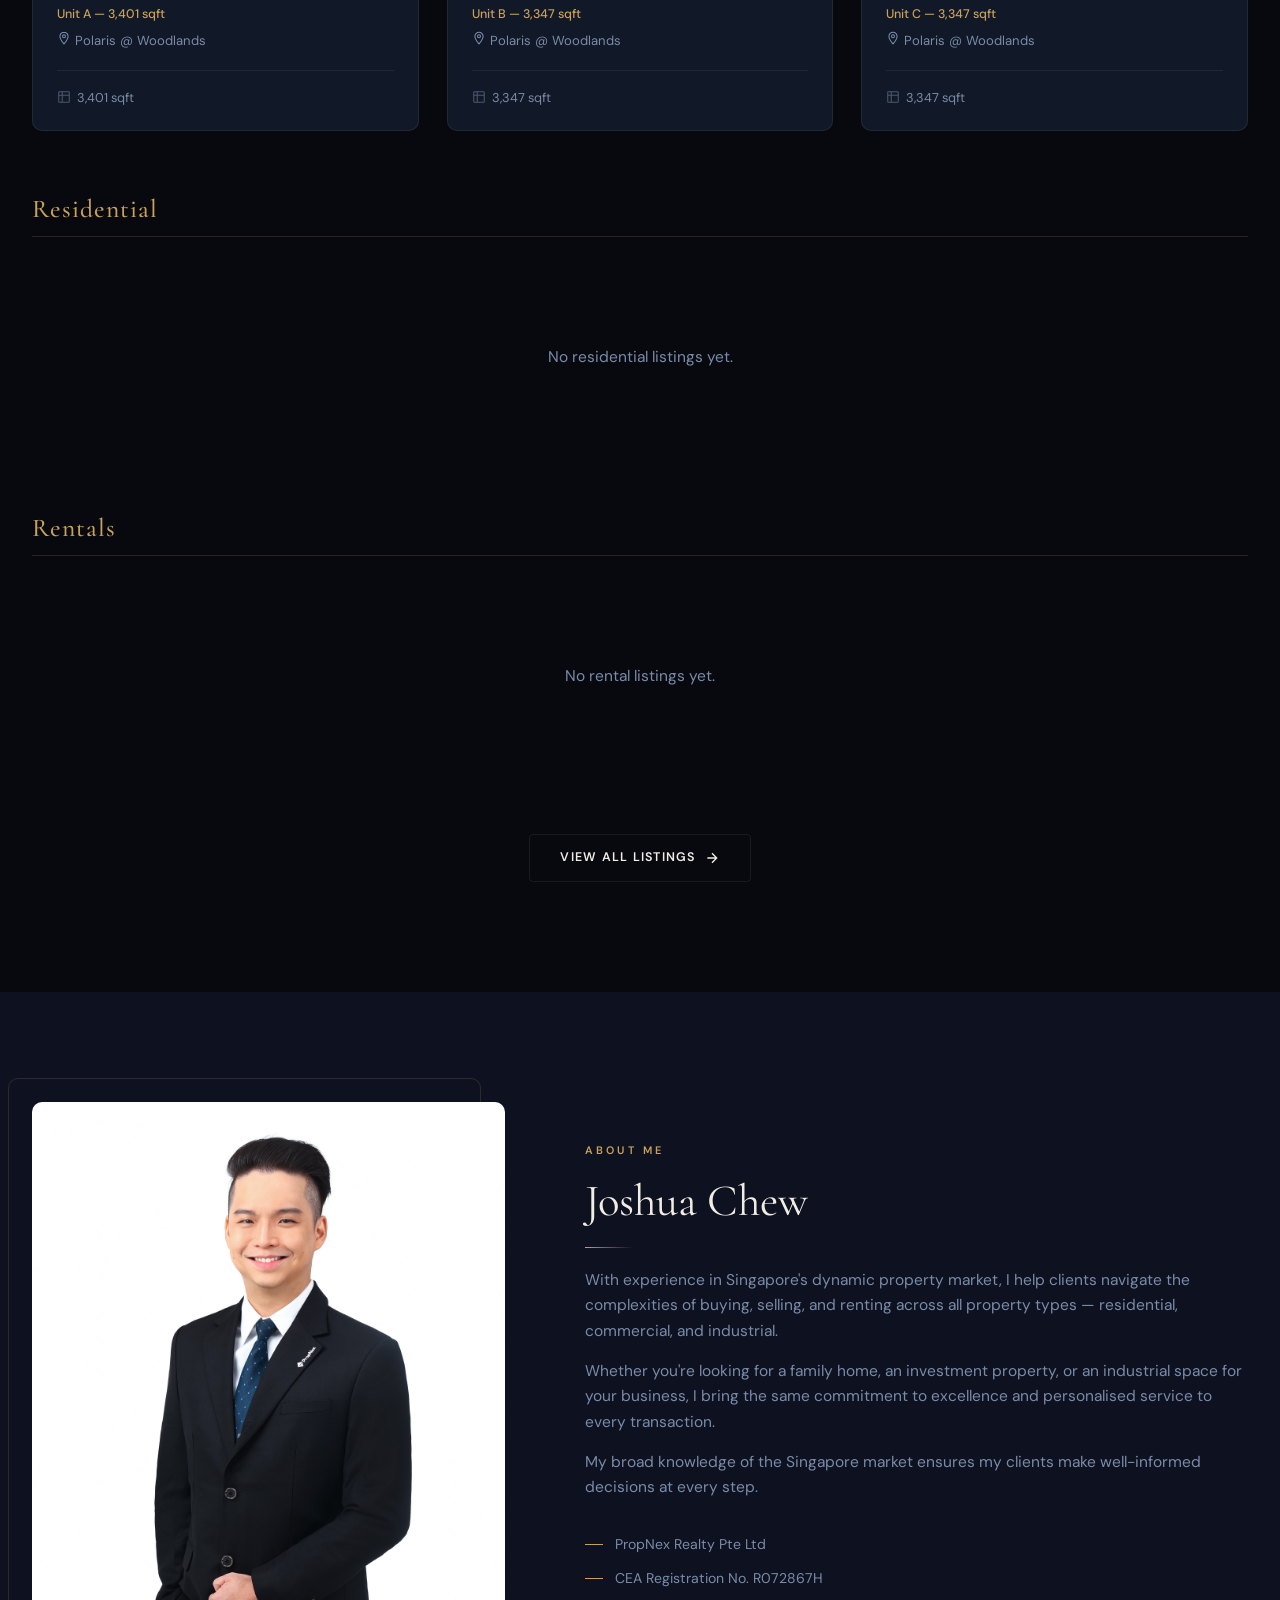
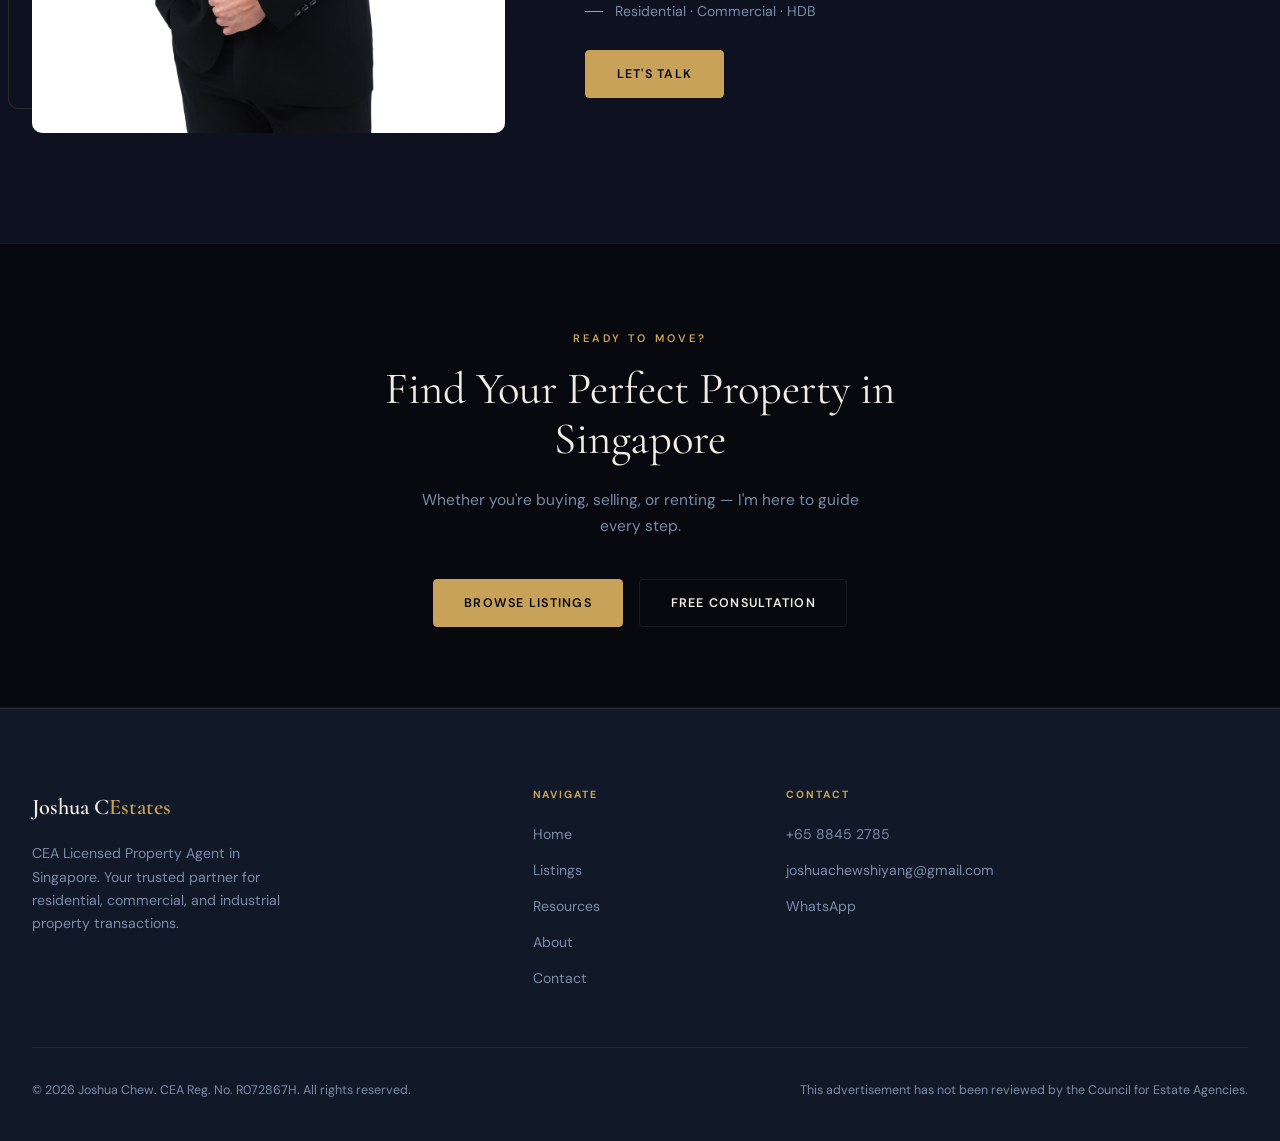
==== commit a638e0c5: "Add Resources page, rebuild listings from CSV, and UI polish - Add Resources page with Property Sale" ====
--- a/index.html
+++ b/index.html
@@ -19,6 +19,7 @@
       <div class="nav-links">
         <a href="index.html">Home</a>
         <a href="listings.html">Listings</a>
+        <a href="resources.html">Resources</a>
         <a href="#about">About</a>
         <a href="contact.html" class="nav-cta">Enquire Now</a>
       </div>
@@ -28,6 +29,7 @@
   <div class="nav-mobile" id="mobileNav">
     <a href="index.html">Home</a>
     <a href="listings.html">Listings</a>
+    <a href="resources.html">Resources</a>
     <a href="#about">About</a>
     <a href="contact.html">Enquire Now</a>
   </div>
@@ -123,7 +125,7 @@
           <div class="credentials">
             <div class="cred">PropNex Realty Pte Ltd</div>
             <div class="cred">CEA Registration No. R072867H</div>
-            <div class="cred">Residential · Commercial · Industrial</div>
+            <div class="cred">Residential · Commercial · HDB</div>
           </div>
           <br>
           <a href="contact.html" class="btn btn-primary">Let's Talk</a>
@@ -159,6 +161,7 @@
           <ul class="footer-links">
             <li><a href="index.html">Home</a></li>
             <li><a href="listings.html">Listings</a></li>
+            <li><a href="resources.html">Resources</a></li>
             <li><a href="#about">About</a></li>
             <li><a href="contact.html">Contact</a></li>
           </ul>
--- a/assets/css/main.css
+++ b/assets/css/main.css
@@ -382,8 +382,9 @@
 .card-title {
   font-family: 'Cormorant Garamond', serif;
   font-size: 1.15rem; font-weight: 500;
-  color: var(--text); margin-bottom: 0.25rem;
-}
+  color: var(--text); margin-bottom: 0.15rem;
+}
+.card-subtitle { font-size: 0.78rem; color: var(--gold); margin-bottom: 0.35rem; font-weight: 500; }
 .card-address { font-size: 0.82rem; color: var(--text-muted); margin-bottom: 1.1rem; }
 .card-specs {
   display: flex; gap: 1.25rem; flex-wrap: wrap;
